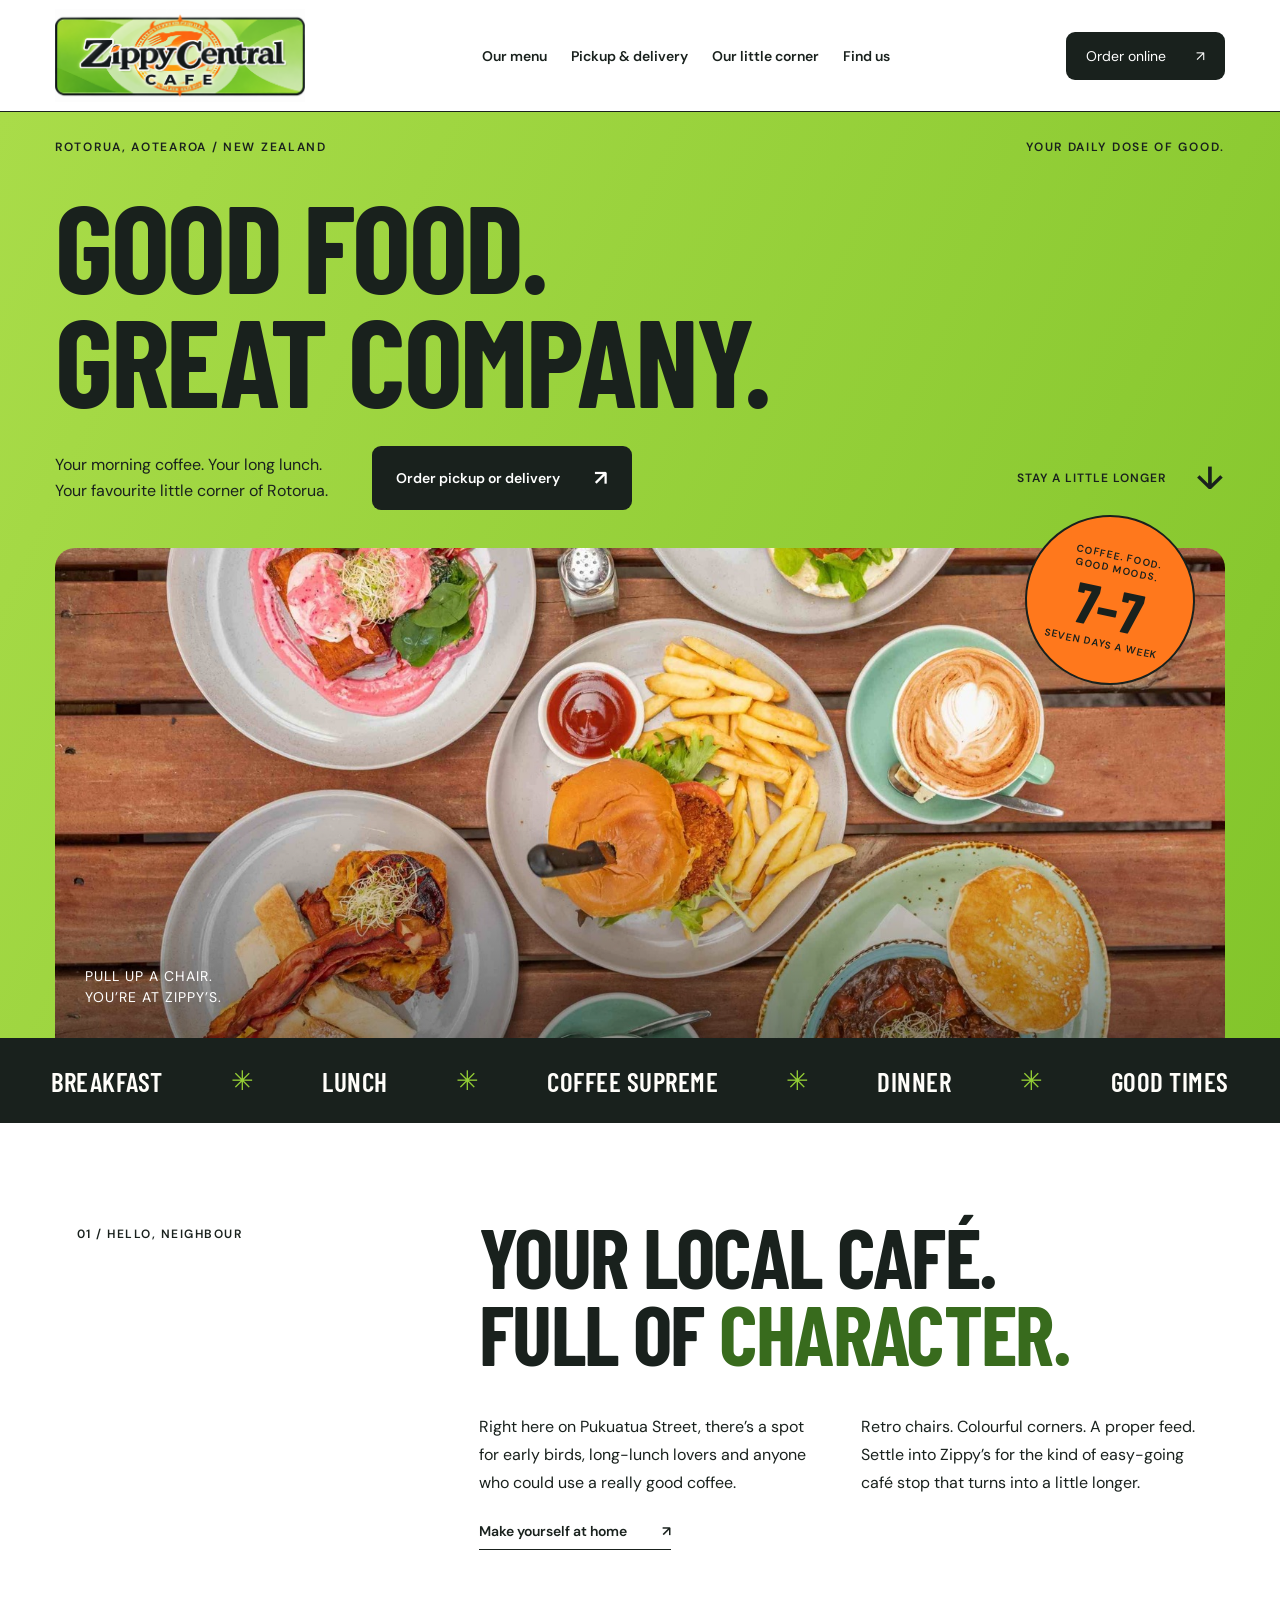
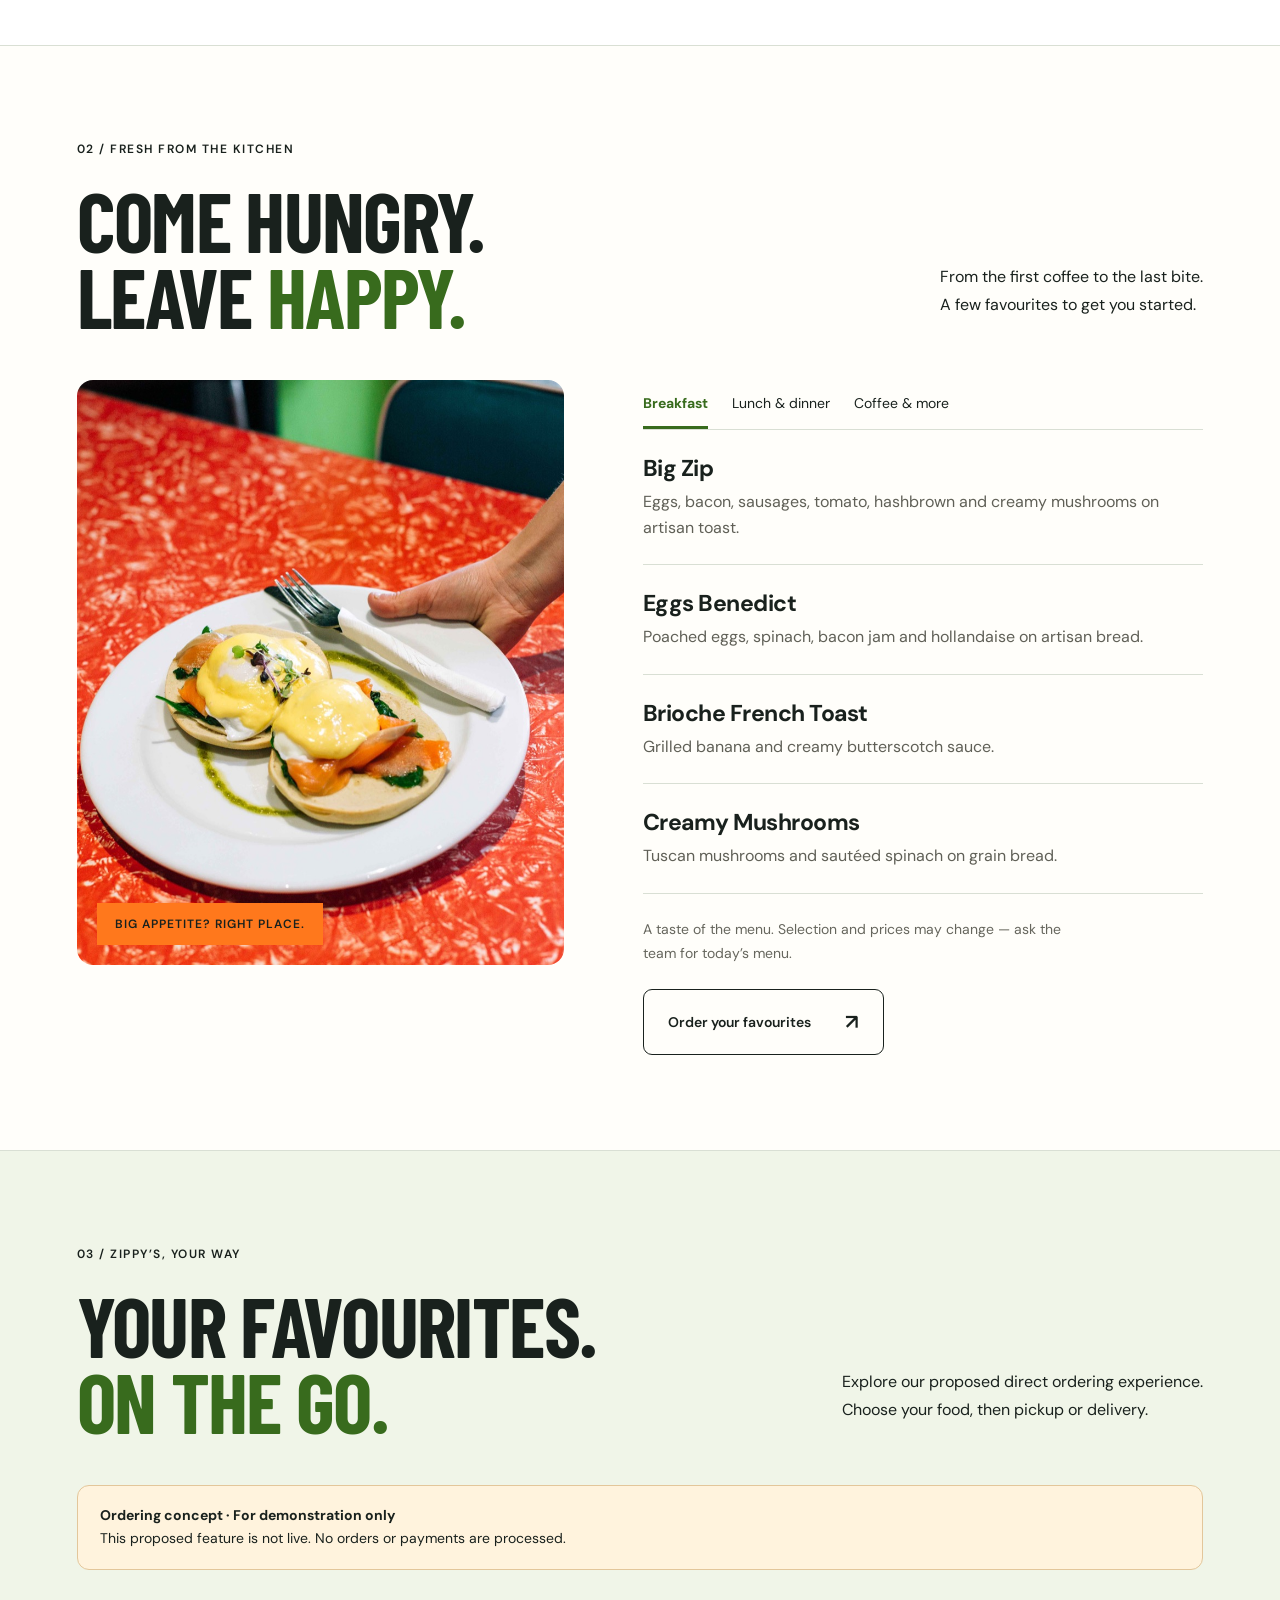
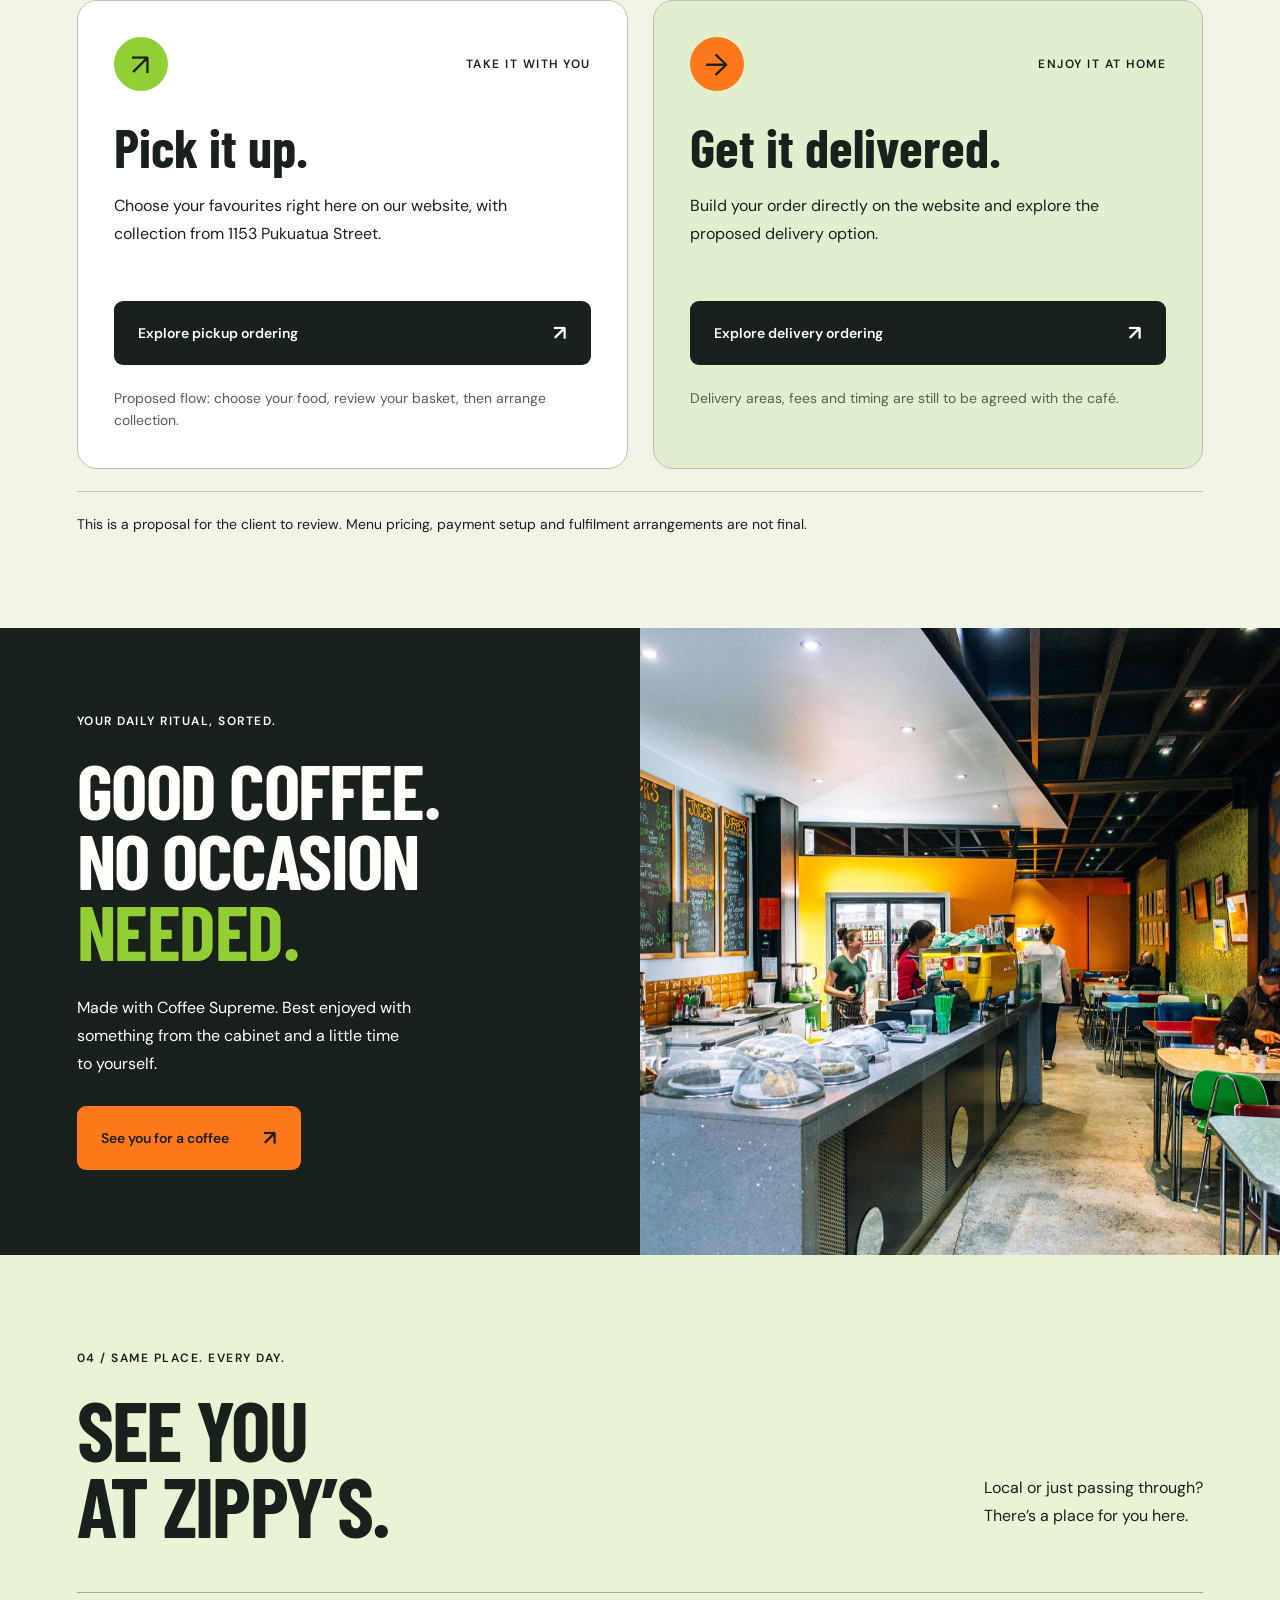
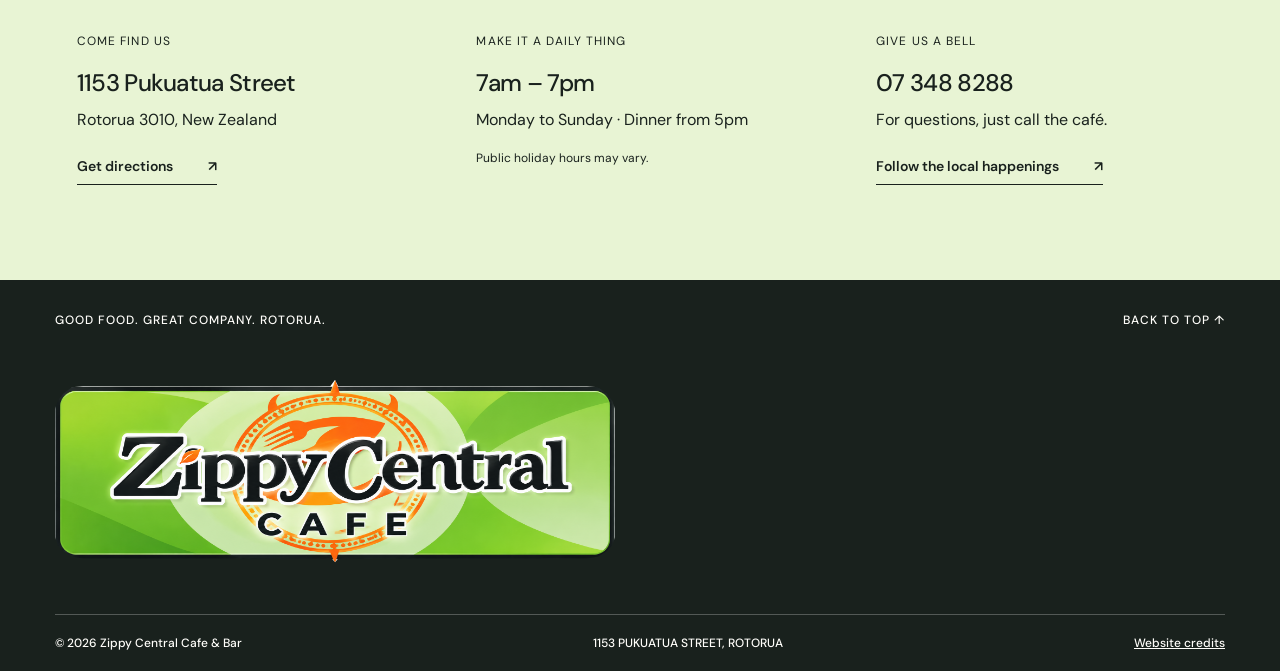
==== index.html @ 3de88484 "Add Zippy Central client website and direct ordering demo" ====
<!doctype html>
<html lang="en-NZ"><head><meta charset="UTF-8"><meta name="viewport" content="width=device-width, initial-scale=1"><meta name="theme-color" content="#93ce32"><title>Zippy Central Cafe & Bar — Your Rotorua local</title><meta name="description" content="Coffee Supreme, generous breakfasts and easy-going dinners. Find Zippy Central Cafe & Bar at 1153 Pukuatua Street, Rotorua. Open daily, 7am–7pm."><link rel="preconnect" href="https://fonts.googleapis.com"><link rel="preconnect" href="https://fonts.gstatic.com" crossorigin><link href="https://fonts.googleapis.com/css2?family=Barlow+Condensed:wght@600;700;800&family=DM+Sans:wght@400;500;600;700&display=swap" rel="stylesheet"><link rel="stylesheet" href="styles.css"><link rel="icon" href="favicon.svg" type="image/svg+xml"></head>
<body><a class="skip" href="#main">Skip to content</a><header><a class="logo" href="#" aria-label="Zippy Central home"><img src="assets/zippy-logo.png" alt="Zippy Central Cafe" width="2066" height="761"></a><nav aria-label="Main navigation"><a href="#menu">Our menu</a><a href="#order">Pickup & delivery</a><a href="#story">Our little corner</a><a href="#visit">Find us</a></nav><a class="nav-cta" href="#order">Order online <span>↗</span></a><button class="mobile-toggle" aria-label="Open navigation" aria-expanded="false">Menu +</button></header>
<main id="main"><section class="hero"><div class="hero-top"><span>ROTORUA, AOTEAROA / NEW ZEALAND</span><span>YOUR DAILY DOSE OF GOOD.</span></div><h1>GOOD FOOD.<br><span>GREAT COMPANY.</span></h1><div class="hero-bottom"><p>Your morning coffee. Your long lunch.<br>Your favourite little corner of Rotorua.</p><a class="button dark" href="#order">Order pickup or delivery <span>↗</span></a><a href="#story" class="scroll">STAY A LITTLE LONGER <span>↓</span></a></div><div class="hero-image"><img src="assets/hero.jpg" alt="A taste of Zippy Central Cafe in Rotorua" fetchpriority="high" width="1600" height="900"><div class="photo-label">PULL UP A CHAIR.<br>YOU’RE AT ZIPPY’S.</div><div class="roundel"><span>COFFEE. FOOD.<br>GOOD MOODS.</span><strong>7–7</strong><span>SEVEN DAYS A WEEK</span></div></div></section>
<div class="ticker" aria-label="Breakfast, lunch, coffee and dinner"><span>BREAKFAST</span><i>✳</i><span>LUNCH</span><i>✳</i><span>COFFEE SUPREME</span><i>✳</i><span>DINNER</span><i>✳</i><span>GOOD TIMES</span></div>
<section class="intro section" id="story"><div class="eyebrow">01 / HELLO, NEIGHBOUR</div><div><h2>YOUR LOCAL CAFÉ.<br>FULL OF <em>CHARACTER.</em></h2><div class="intro-copy"><p>Right here on Pukuatua Street, there’s a spot for early birds, long-lunch lovers and anyone who could use a really good coffee.</p><p>Retro chairs. Colourful corners. A proper feed. Settle into Zippy’s for the kind of easy-going café stop that turns into a little longer.</p></div><a class="text-link" href="#visit">Make yourself at home <span>↗</span></a></div></section>
<section class="menu section" id="menu"><div class="section-heading"><div><div class="eyebrow">02 / FRESH FROM THE KITCHEN</div><h2>COME HUNGRY.<br>LEAVE <em>HAPPY.</em></h2></div><p>From the first coffee to the last bite.<br>A few favourites to get you started.</p></div><div class="menu-layout"><div class="menu-photo"><img src="assets/food.jpg" alt="Food served at Zippy Central Cafe" loading="lazy" width="800" height="1000"><span>BIG APPETITE? RIGHT PLACE.</span></div><div class="menu-content"><div class="tabs" role="tablist" aria-label="Explore food and drink"><button id="tab-breakfast" role="tab" aria-selected="true" aria-controls="menu-panel" data-category="breakfast">Breakfast</button><button id="tab-later" role="tab" aria-selected="false" aria-controls="menu-panel" data-category="later" tabindex="-1">Lunch & dinner</button><button id="tab-drinks" role="tab" aria-selected="false" aria-controls="menu-panel" data-category="drinks" tabindex="-1">Coffee & more</button></div><div id="menu-panel" role="tabpanel" aria-labelledby="tab-breakfast"></div><p class="menu-note">A taste of the menu. Selection and prices may change — ask the team for today’s menu.</p><a class="button outline" href="#order">Order your favourites <span>↗</span></a></div></div></section>
<section class="ordering section" id="order" aria-labelledby="order-title"><div class="section-heading"><div><div class="eyebrow">03 / ZIPPY’S, YOUR WAY</div><h2 id="order-title">YOUR FAVOURITES.<br><em>ON THE GO.</em></h2></div><p>Explore our proposed direct ordering experience.<br>Choose your food, then pickup or delivery.</p></div><p class="proposal-banner"><strong>Ordering concept · For demonstration only</strong><br>This proposed feature is not live. No orders or payments are processed.</p><div class="order-cards"><article class="order-card"><div class="order-card-top"><span class="order-icon" aria-hidden="true">↗</span><span class="order-tag">TAKE IT WITH YOU</span></div><h3>Pick it up.</h3><p>Choose your favourites right here on our website, with collection from 1153 Pukuatua Street.</p><a class="button dark" href="order.html?mode=pickup">Explore pickup ordering <span>↗</span></a><p class="order-small">Proposed flow: choose your food, review your basket, then arrange collection.</p></article><article class="order-card delivery-card"><div class="order-card-top"><span class="order-icon" aria-hidden="true">→</span><span class="order-tag">ENJOY IT AT HOME</span></div><h3>Get it delivered.</h3><p>Build your order directly on the website and explore the proposed delivery option.</p><a class="button dark" href="order.html?mode=delivery">Explore delivery ordering <span>↗</span></a><p class="order-small">Delivery areas, fees and timing are still to be agreed with the café.</p></article></div><div class="order-help">This is a proposal for the client to review. Menu pricing, payment setup and fulfilment arrangements are not final.</div></section><section class="coffee"><div class="coffee-copy"><div class="eyebrow">YOUR DAILY RITUAL, SORTED.</div><h2>GOOD COFFEE.<br>NO OCCASION<br><em>NEEDED.</em></h2><p>Made with Coffee Supreme. Best enjoyed with something from the cabinet and a little time to yourself.</p><a class="button orange" href="#visit">See you for a coffee <span>↗</span></a></div><div class="coffee-image"><img src="assets/cafe.jpg" alt="The welcoming interior at Zippy Central Cafe" loading="lazy" width="1000" height="1100"></div></section>
<section class="visit section" id="visit"><div class="eyebrow">04 / SAME PLACE. EVERY DAY.</div><div class="visit-heading"><h2>SEE YOU<br>AT <em>ZIPPY’S.</em></h2><p>Local or just passing through?<br>There’s a place for you here.</p></div><div class="visit-grid"><div><span class="detail-label">COME FIND US</span><h3>1153 Pukuatua Street</h3><p>Rotorua 3010, New Zealand</p><a class="text-link" href="https://www.google.com/maps/search/?api=1&query=Zippy+Central+Cafe+1153+Pukuatua+Street+Rotorua" target="_blank" rel="noopener">Get directions <span>↗</span></a></div><div><span class="detail-label">MAKE IT A DAILY THING</span><h3>7am – 7pm</h3><p>Monday to Sunday · Dinner from 5pm</p><p class="small">Public holiday hours may vary.</p></div><div><span class="detail-label">GIVE US A BELL</span><h3><a href="tel:+6473488288">07 348 8288</a></h3><p>For questions, just call the café.</p><a class="text-link" href="https://www.facebook.com/ZippyCentralCafe/" target="_blank" rel="noopener">Follow the local happenings <span>↗</span></a></div></div></section></main>
<footer><div class="footer-top"><span>GOOD FOOD. GREAT COMPANY. ROTORUA.</span><a href="#">BACK TO TOP ↑</a></div><a class="footer-brand" href="#" aria-label="Zippy Central home"><img src="assets/zippy-logo.png" alt="Zippy Central Cafe" width="2066" height="761" loading="lazy"></a><div class="footer-bottom"><span>© <span id="year">2026</span> Zippy Central Cafe & Bar</span><span>1153 PUKUATUA STREET, ROTORUA</span><a href="credits.html">Website credits</a></div></footer><a class="mobile-order" href="#order">Order online <span>Pickup & delivery ↗</span></a><script src="script.js"></script></body></html>
---- styles.css ----
:root{--orange:#f45123;--ink:#20211c;--paper:#f8f7f2;--line:#d8d8cf}*{box-sizing:border-box}html{scroll-behavior:smooth;scroll-padding-top:95px}body{margin:0;background:var(--paper);color:var(--ink);font-family:'DM Sans',sans-serif;font-size:16px}a{color:inherit;text-decoration:none}button{font:inherit;cursor:pointer}a,button{-webkit-tap-highlight-color:transparent}a:focus-visible,button:focus-visible{outline:3px solid #226cca;outline-offset:5px}img{display:block;width:100%;height:100%;object-fit:cover}.skip{position:fixed;top:-60px;background:white;padding:15px;z-index:10}.skip:focus{top:0}header{height:96px;display:flex;align-items:center;justify-content:space-between;padding:0 4.3%;background:var(--paper);border-bottom:1px solid var(--ink)}.logo{font-size:48px;letter-spacing:-4px;line-height:.8;font-weight:700}.logo span{display:block;font-size:9px;letter-spacing:1.1px;margin-top:11px}nav{display:flex;gap:35px;font-size:14px;font-weight:600}nav a{padding:10px 0}nav a:hover{color:var(--orange)}.nav-cta{background:var(--ink);color:white;padding:15px 20px;font-size:14px}.nav-cta span{margin-left:26px}.mobile-toggle{display:none}.hero{background:var(--orange);padding:27px 4.3% 0}.hero-top{display:flex;justify-content:space-between;font-size:12px;letter-spacing:1.7px;font-weight:600}h1,h2{font-family:'Barlow Condensed',Impact,sans-serif;font-weight:700;letter-spacing:-.02em;margin:0;line-height:.92}h1{font-size:clamp(70px,10.45vw,165px);margin-top:33px}h1 span{color:var(--paper)}.hero-bottom{display:flex;align-items:center;gap:44px;margin:30px 0 38px}.hero-bottom p{line-height:1.65;margin:0}.button{display:inline-flex;align-items:center;justify-content:space-between;gap:34px;padding:18px 24px;font-weight:600;font-size:14px;transition:transform .2s,background .2s}.button:hover{transform:translateY(-3px)}.button span{font-size:21px}.dark{background:var(--ink);color:white}.scroll{margin-left:auto;font-size:11px;font-weight:600;letter-spacing:1px;display:flex;align-items:center;gap:30px}.scroll span{font-size:32px}.hero-image{position:relative;height:490px}.hero-image:after{content:'';position:absolute;inset:0;background:linear-gradient(transparent 50%,#0006)}.hero-image img{object-position:center 52%}.photo-label{position:absolute;left:30px;bottom:30px;color:white;font-size:14px;letter-spacing:1px;line-height:1.5;z-index:1}.roundel{position:absolute;width:170px;height:170px;right:30px;top:-33px;border-radius:50%;background:#e7edb2;transform:rotate(12deg);display:flex;flex-direction:column;justify-content:center;align-items:center;border:1px solid var(--ink);z-index:2;text-align:center}.roundel span{font-size:10px;letter-spacing:1px;font-weight:600}.roundel strong{font-family:'Barlow Condensed',sans-serif;font-size:57px;line-height:1.1}.ticker{background:var(--ink);color:var(--paper);padding:25px 4%;display:flex;align-items:center;justify-content:space-between;gap:20px;overflow:hidden;white-space:nowrap}.ticker span{font:600 27px 'Barlow Condensed',sans-serif;letter-spacing:.5px}.ticker i{color:var(--orange);font-size:27px;font-style:normal}.section{padding:95px 6%}.eyebrow{font-size:12px;letter-spacing:1.5px;font-weight:600;margin-bottom:25px}h2{font-size:clamp(58px,6.5vw,100px)}h2 em{color:var(--orange);font-style:normal}.intro{display:grid;grid-template-columns:1fr 2fr;gap:40px}.intro>.eyebrow{padding-top:8px}.intro-copy{display:grid;grid-template-columns:1fr 1fr;gap:40px;max-width:770px;margin-top:25px}p{line-height:1.75}.text-link{font-size:14px;display:inline-flex;gap:35px;align-items:center;padding:9px 0;border-bottom:1px solid var(--ink);font-weight:600}.text-link:hover{color:var(--orange)}.menu{border-top:1px solid var(--line)}.section-heading{display:flex;align-items:flex-end;justify-content:space-between;gap:30px;margin-bottom:45px}.section-heading>p{font-size:15px}.menu-layout{display:grid;grid-template-columns:1fr 1.15fr;gap:7%}.menu-photo{position:relative;height:585px}.menu-photo span{position:absolute;bottom:20px;left:20px;padding:13px 18px;background:var(--orange);font-size:12px;font-weight:600;letter-spacing:1px}.tabs{display:flex;border-bottom:1px solid var(--line);gap:24px}.tabs button{border:0;border-bottom:3px solid transparent;background:none;padding:14px 0;white-space:nowrap;font-size:14px;color:var(--ink)}.tabs button[aria-selected=true]{border-color:var(--orange);color:var(--orange);font-weight:700}.menu-item{border-bottom:1px solid var(--line);padding:23px 0}.menu-item h3{font-size:23px;letter-spacing:-.5px;margin:0 0 6px}.menu-item p{font-size:14px;margin:0;line-height:1.65;color:#606057}.menu-note{font-size:12px;max-width:440px;margin:23px 0;color:#66665d}.outline{border:1px solid var(--ink)}.coffee{display:grid;grid-template-columns:1fr 1fr;background:var(--ink);color:var(--paper)}.coffee-copy{padding:85px 12%}.coffee-copy p{max-width:340px;font-size:16px;margin:28px 0}.coffee h2{font-size:clamp(64px,6vw,95px)}.orange{background:var(--orange);color:var(--ink)}.coffee-image{min-height:620px}.visit{background:#e8edb9}.visit h2 em{color:var(--ink)}.visit-heading{display:flex;align-items:end;justify-content:space-between}.visit-grid{display:grid;grid-template-columns:1.1fr 1.1fr 1fr;gap:40px;border-top:1px solid #20211c55;padding-top:36px;margin-top:48px}.detail-label{font-size:11px;letter-spacing:1.1px}.visit h3{font-size:24px;margin:17px 0 8px;font-weight:500;letter-spacing:-.7px}.visit p{font-size:14px;margin:5px 0 14px}.visit p.small{font-size:12px}footer{background:var(--orange);padding:32px 4.3% 20px;overflow:hidden}.footer-top,.footer-bottom{display:flex;justify-content:space-between;gap:20px;font-size:11px;font-weight:500;letter-spacing:1px}.footer-logo{font-family:'Barlow Condensed',sans-serif;font-weight:800;font-size:clamp(70px,16vw,250px);letter-spacing:-.04em;line-height:1.15;white-space:nowrap}.footer-logo span{font-family:'DM Sans',sans-serif;font-size:30px;vertical-align:top;display:inline-block;margin:30px 0 0 10px}.footer-bottom{border-top:1px solid #20211c70;padding-top:20px;letter-spacing:0}.footer-bottom a{text-decoration:underline}.credit-page{max-width:800px;margin:80px auto;padding:25px}.credit-page h1{font-size:64px}.credit-page a{text-decoration:underline}.credit-page li{margin:20px 0;line-height:1.7}
@media(min-width:1600px){.hero,header,footer{padding-left:max(4.3%,calc((100vw - 1600px)/2));padding-right:max(4.3%,calc((100vw - 1600px)/2))}}@media(max-width:900px){header{height:84px}nav{gap:20px}.nav-cta{display:none}.hero-bottom{gap:20px}.scroll{display:none}.hero-image{height:420px}.section{padding:70px 5%}.intro{grid-template-columns:1fr;gap:5px}.intro-copy{gap:25px}.menu-layout{gap:5%}.tabs{gap:12px}.tabs button{font-size:12px}.menu-photo{height:570px}.coffee-copy{padding:65px 10%}.coffee-image{min-height:580px}.visit-grid{gap:20px}.visit h3{font-size:20px}.ticker{justify-content:flex-start;gap:28px}}
@media(max-width:600px){header{height:80px;padding:0 6%}.logo{font-size:41px}.logo span{font-size:8px}.mobile-toggle{display:block;border:1px solid var(--ink);padding:9px 14px;background:transparent;font-size:14px}nav{display:none;position:absolute;top:80px;left:0;right:0;padding:22px 6%;background:var(--paper);z-index:5;border-bottom:1px solid var(--ink)}nav.open{display:flex;flex-direction:column;gap:10px}.hero{padding:23px 6% 0}.hero-top{font-size:10px;letter-spacing:1px}.hero-top span:last-child{display:none}h1{font-size:clamp(62px,12.8vw,80px);line-height:.98;margin-top:28px}.hero-bottom{flex-direction:column;align-items:flex-start;margin:24px 0 44px;gap:20px}.hero-bottom p{font-size:14px}.button{padding:15px 20px}.hero-image{height:335px;margin:0 -2%}.roundel{width:119px;height:119px;right:12px;top:-28px}.roundel span{font-size:8px}.roundel strong{font-size:40px}.photo-label{font-size:11px;left:20px;bottom:20px}.ticker{padding:19px 6%;gap:22px}.ticker span{font-size:23px}.section{padding:56px 6%}.eyebrow{font-size:11px;margin-bottom:22px}h2{font-size:62px}.intro-copy{grid-template-columns:1fr;gap:0;margin:18px 0}.intro-copy p{margin:8px 0;font-size:15px}.section-heading{display:block;margin-bottom:30px}.section-heading>p{margin-top:23px}.menu-layout{grid-template-columns:1fr;gap:25px}.menu-photo{height:340px}.tabs{gap:20px}.tabs button{font-size:13px}.menu-item{padding:21px 0}.menu-item h3{font-size:22px}.coffee{grid-template-columns:1fr}.coffee-copy{padding:55px 6%}.coffee h2{font-size:67px}.coffee-image{height:380px;min-height:0}.visit-heading{display:block}.visit-heading p{margin-top:25px}.visit-grid{grid-template-columns:1fr;gap:28px;margin-top:30px}.visit-grid>div{border-bottom:1px solid #20211c33;padding-bottom:25px}.visit-grid>div:last-child{border:0;padding:0}.visit h3{font-size:24px}.footer-top{font-size:9px;letter-spacing:.4px}.footer-logo{font-size:16vw;margin:18px 0}.footer-logo span{font-size:15px;margin:6px 0 0 5px}.footer-bottom{font-size:10px;flex-wrap:wrap}.footer-bottom>span:nth-child(2){display:none}}
@media(prefers-reduced-motion:reduce){html{scroll-behavior:auto}*{transition:none!important}}
/* Official Zippy Central identity: bright green, citrus orange and charcoal. */
:root{--orange:#ff781c;--green:#94ce35;--deep-green:#386b1d;--ink:#19211d;--paper:#fffefa;--line:#d9dfd4}
header{height:112px;background:#fff;gap:28px}.logo{width:250px;flex-shrink:0;line-height:1;letter-spacing:0}.logo img{height:auto;object-fit:contain}nav{gap:24px}.nav-cta,.button{border-radius:9px}.nav-cta{white-space:nowrap}.hero{background:linear-gradient(115deg,#a9dc49 0%,#83c52b 100%)}h1{font-size:clamp(70px,9.7vw,154px)}h1 span{color:var(--ink)}.hero-top{font-size:12px}.hero-image{border-radius:20px 20px 0 0;overflow:visible}.hero-image>img{border-radius:20px 20px 0 0}.roundel{background:var(--orange);border:2px solid var(--ink)}.photo-label{font-size:14px}.ticker i{color:var(--green)}h2 em{color:var(--deep-green)}.intro{background:#fff}.menu-photo{border-radius:16px;overflow:hidden}.tabs button[aria-selected=true]{border-color:var(--deep-green);color:var(--deep-green)}.text-link:hover,nav a:hover{color:var(--deep-green)}.coffee h2 em{color:var(--green)}.coffee .orange{background:var(--orange)}.visit{background:#e8f4d4}footer{background:var(--ink);color:var(--paper)}.footer-brand{display:block;width:min(560px,85%);margin:40px 0}.footer-brand img{height:auto;border-radius:14px}.footer-bottom{border-color:#ffffff40}.eyebrow,.detail-label,.footer-top,.footer-bottom{font-size:12px}.scroll{font-size:12px}.logo span{display:none}.menu-note{font-size:14px}.menu-item p,.visit p,.section-heading>p{font-size:16px}.tabs button{font-size:14px}.ordering{background:#f0f5e8;border-top:1px solid var(--line)}.order-cards{display:grid;grid-template-columns:1fr 1fr;gap:25px}.order-card{background:#fff;border:1px solid #b9c5af;border-radius:20px;padding:36px}.delivery-card{background:#e2efce}.order-card-top{display:flex;justify-content:space-between;align-items:center;gap:20px}.order-icon{display:grid;place-items:center;background:var(--green);width:54px;height:54px;border-radius:50%;font-size:30px}.delivery-card .order-icon{background:var(--orange)}.order-tag{font-size:12px;letter-spacing:1.5px;font-weight:600}.order-card h3{font-family:'Barlow Condensed',sans-serif;font-size:54px;line-height:1.05;margin:28px 0 15px}.order-card>p{font-size:16px;max-width:460px;min-height:85px}.order-card .button{width:100%;gap:12px;margin:8px 0}.order-card .order-small{font-size:14px;color:#54614d;min-height:0;line-height:1.6;margin-bottom:0}.order-footer{display:flex;justify-content:space-between;align-items:center;gap:35px;margin-top:20px}.order-footer p{font-size:14px;max-width:530px}.order-footer a{white-space:nowrap}.order-help{border-top:1px solid #bfccb5;margin-top:22px;padding-top:23px;font-size:14px}.order-help a{text-decoration:underline}.mobile-order{display:none}
@media(max-width:1100px){header{gap:20px}.logo{width:205px}nav{gap:15px}nav a{font-size:13px}.nav-cta{padding:15px}.nav-cta span{margin-left:12px}}
@media(max-width:900px){.order-card{padding:26px}.order-footer{flex-direction:column;align-items:flex-start;gap:0}.order-card>p{min-height:120px}.order-card .button{font-size:13px}.hero h1{font-size:10vw}}
@media(max-width:600px){header{height:96px;gap:15px}.logo{width:215px;max-width:67%}.mobile-toggle{border-radius:8px;padding:9px 10px}nav{top:96px}nav a{font-size:16px}.hero h1{font-size:clamp(58px,12.4vw,76px)}.hero-top{font-size:12px;letter-spacing:.6px}.hero-bottom p{font-size:16px}.roundel span{font-size:9px}.roundel{right:10px}.photo-label{font-size:12px}.intro h2{font-size:55px}.intro-copy p{font-size:16px}.eyebrow{font-size:12px}.menu-photo{border-radius:14px}.tabs{gap:17px}.tabs button{font-size:14px}.order-cards{grid-template-columns:1fr;gap:20px}.order-card{padding:27px}.order-card h3{font-size:49px}.order-card>p{min-height:0}.order-card .button{font-size:14px}.order-footer a{white-space:normal}.footer-top{flex-wrap:wrap;font-size:12px}.footer-bottom{font-size:12px}.footer-brand{width:100%;margin:30px 0}.mobile-order{position:fixed;bottom:12px;left:5%;right:5%;z-index:6;display:flex;justify-content:space-between;align-items:center;padding:17px 20px;background:var(--ink);color:white;border:1px solid #94ce35;border-radius:12px;box-shadow:0 4px 24px #0003;font-size:15px;font-weight:600}.mobile-order span{font-size:12px;color:#bce87d}footer{padding-bottom:100px}html{scroll-padding-top:25px}.nav-cta{display:none}}
/* Follow the sign's silhouette so the original white canvas disappears. */
.footer-brand img{border-radius:0;clip-path:polygon(0% 20%,.5% 16%,1.5% 12.5%,3% 9.5%,5% 9%,49.15% 9%,50% 5.8%,50.55% 9%,95% 9%,97% 9.5%,98.5% 12.5%,99.5% 16%,100% 20%,100% 82%,99.5% 86%,98.5% 89%,97% 91.5%,95% 92.5%,50.6% 92.5%,50% 94.3%,49.4% 92.5%,5% 92.5%,3% 91.5%,1.5% 89%,.5% 86%,0% 82%)}
.proposal-banner{padding:18px 22px;background:#fff3dd;border:1px solid #e3c69a;border-radius:12px;font-size:14px;line-height:1.7;margin:0 0 30px}
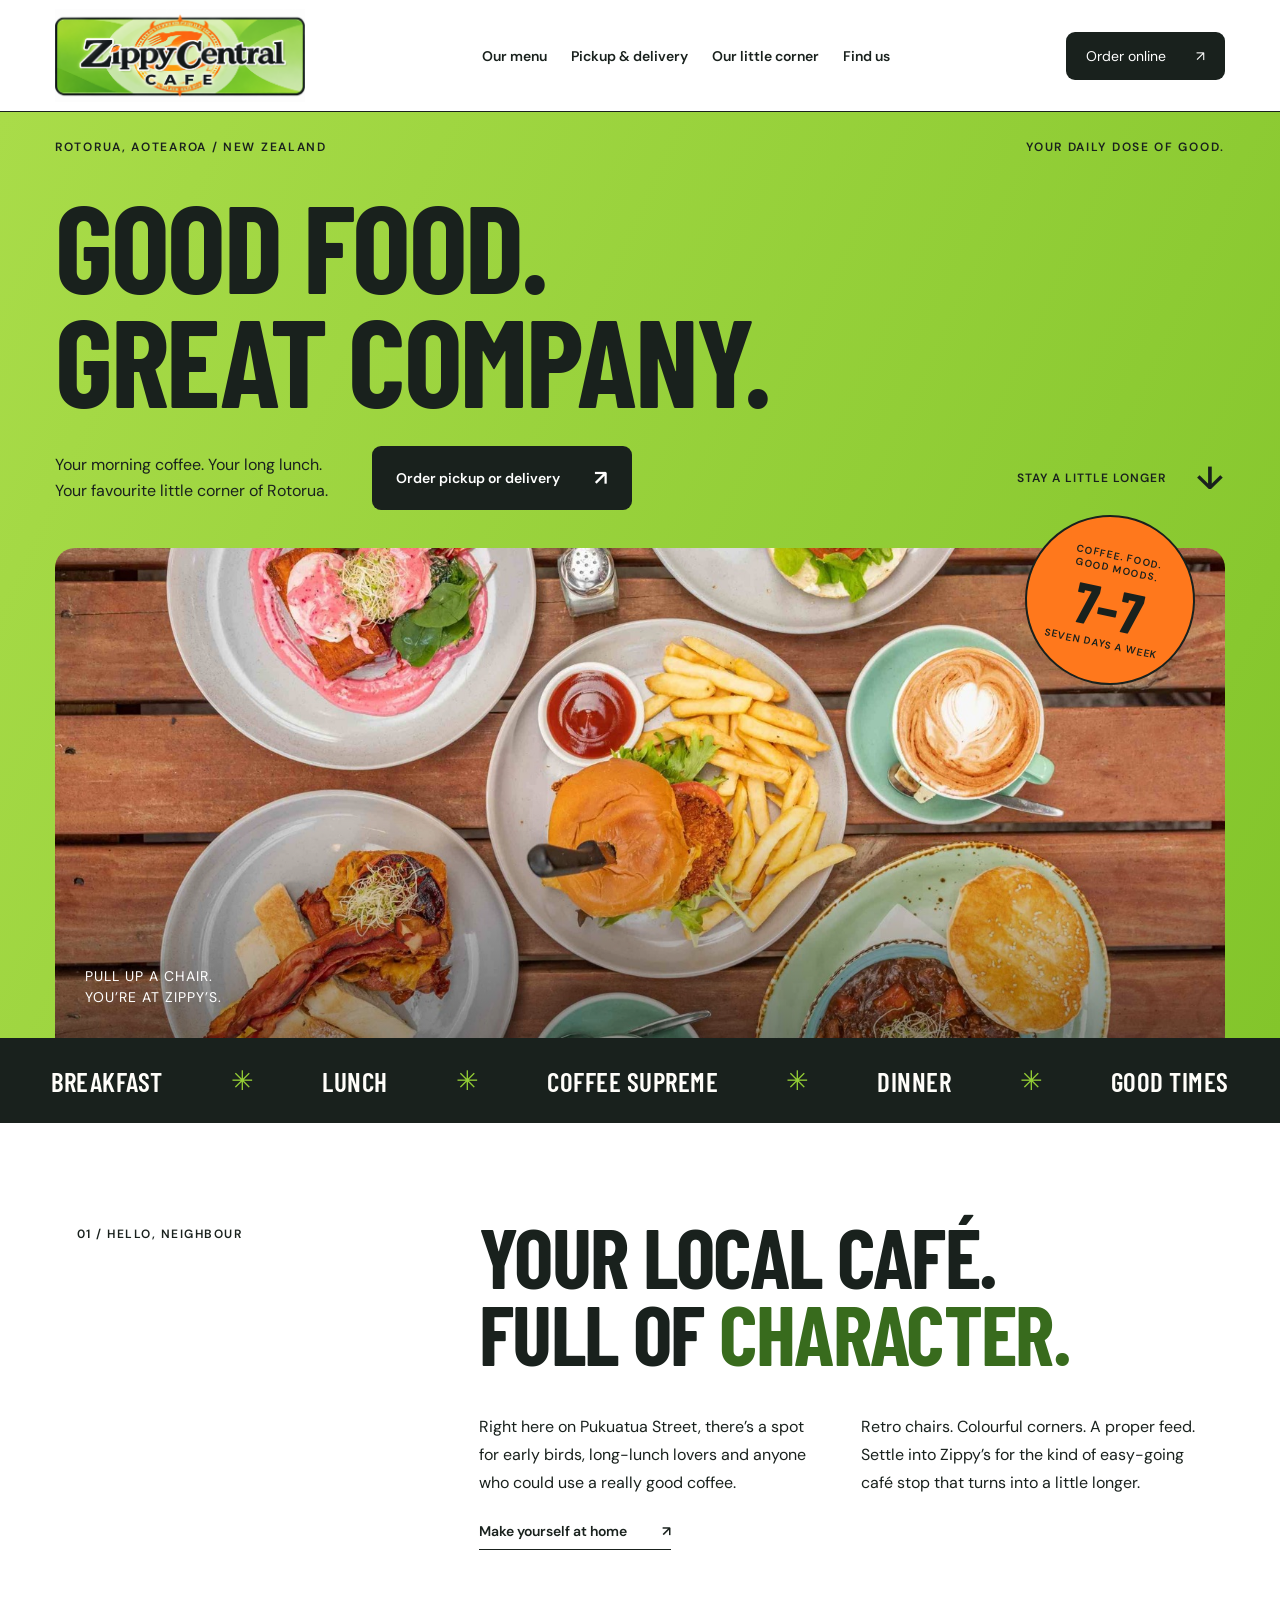
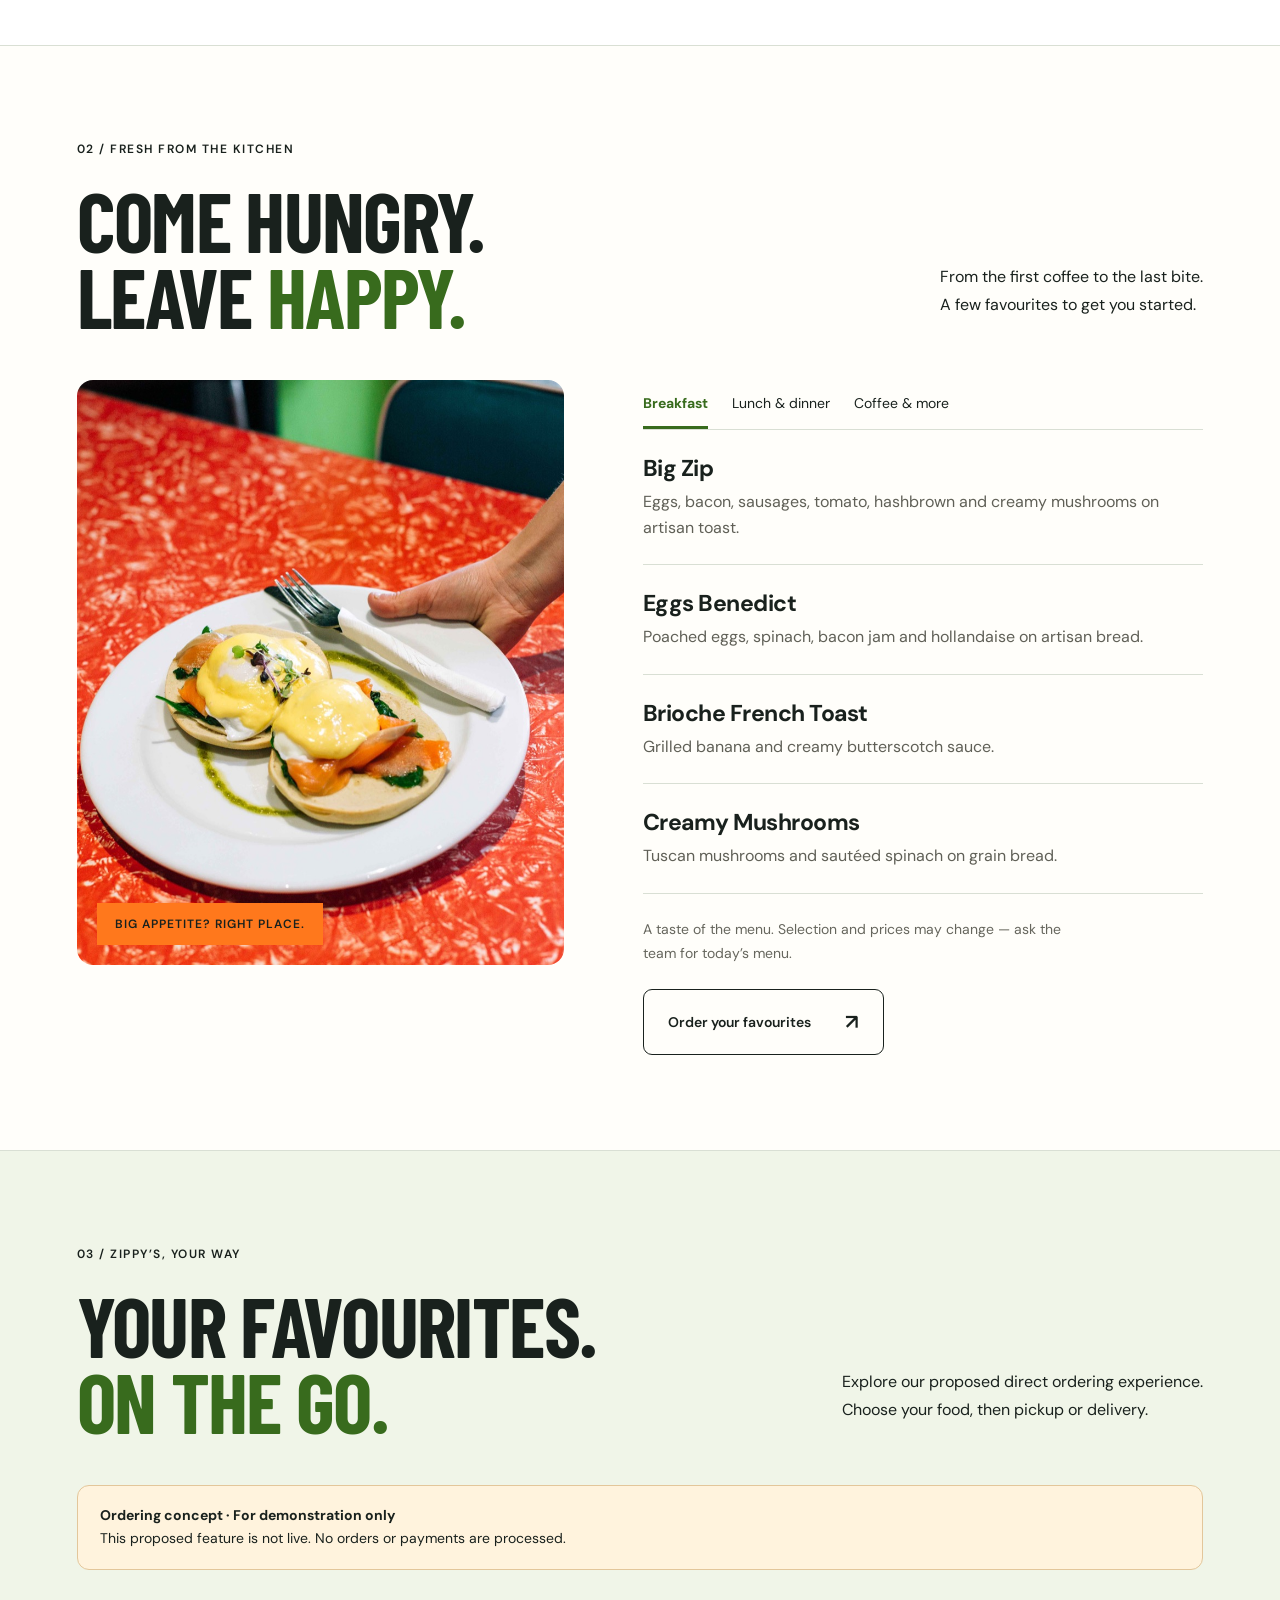
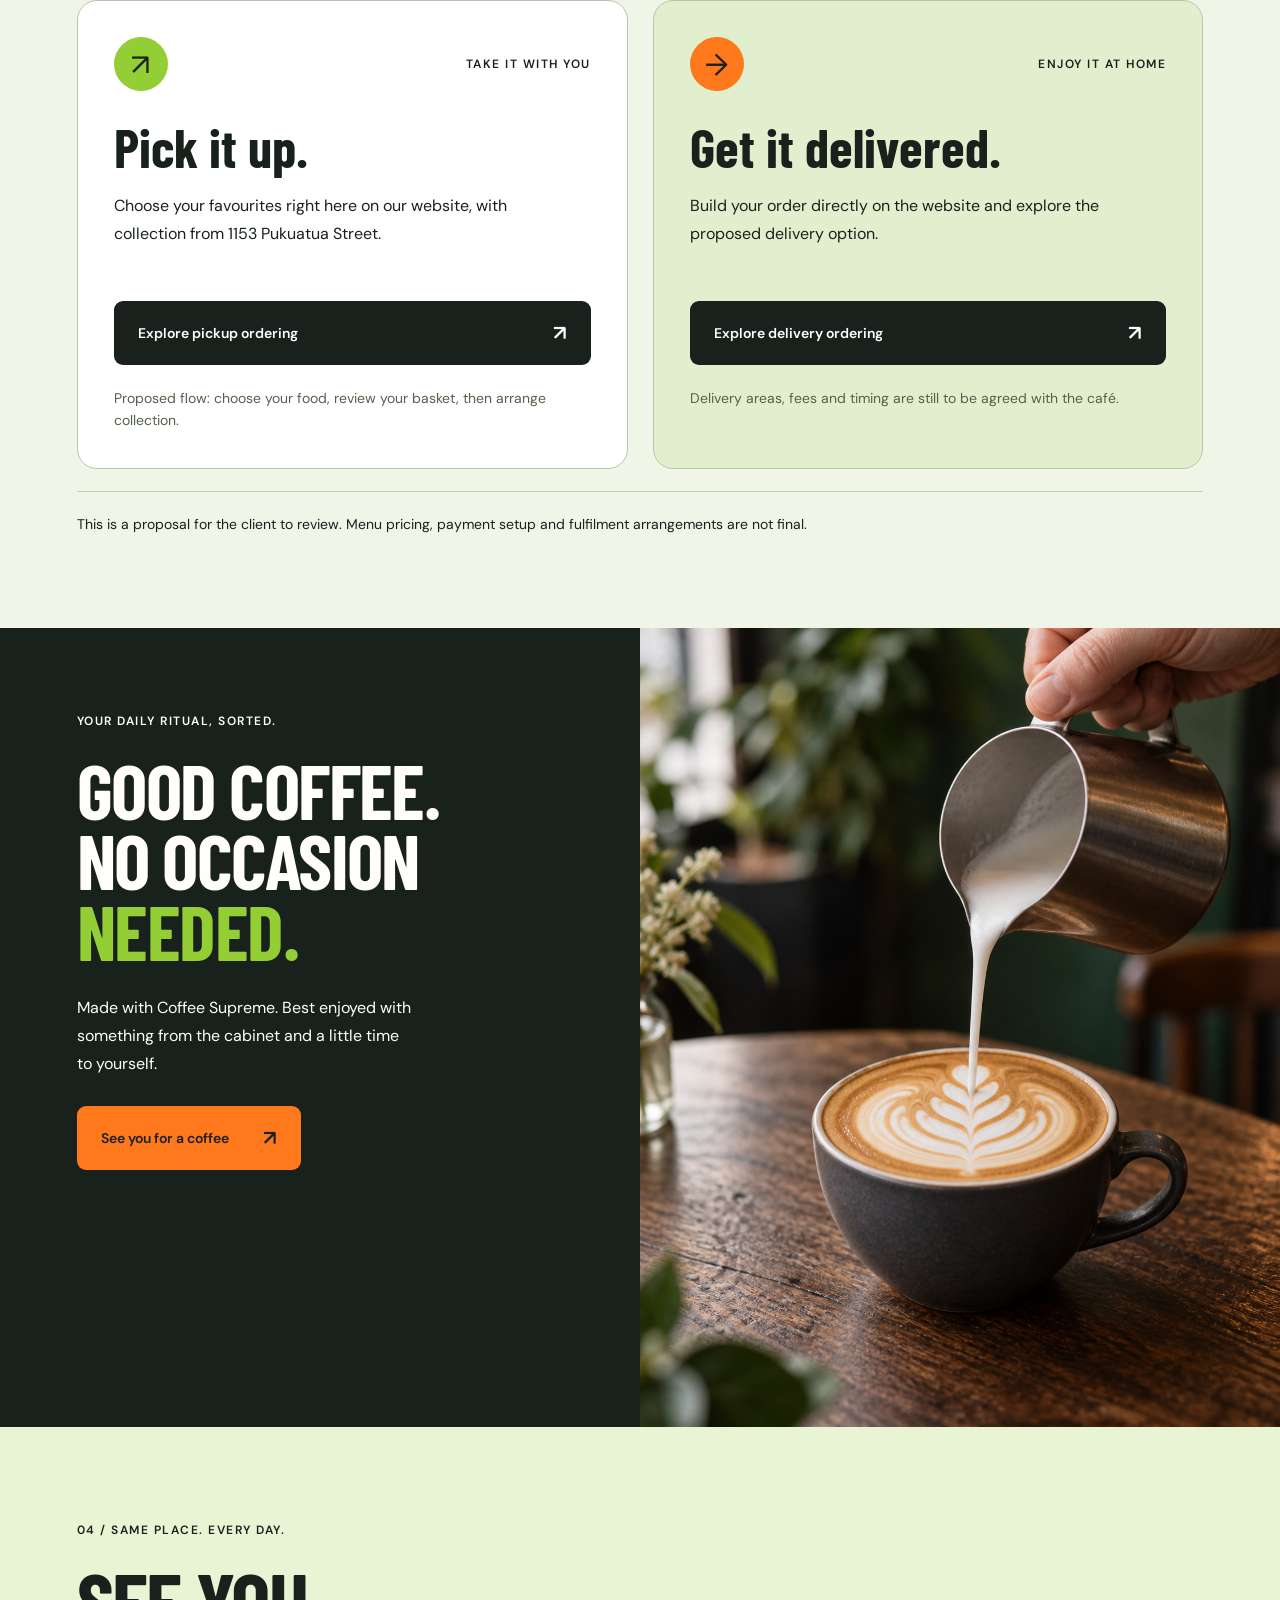
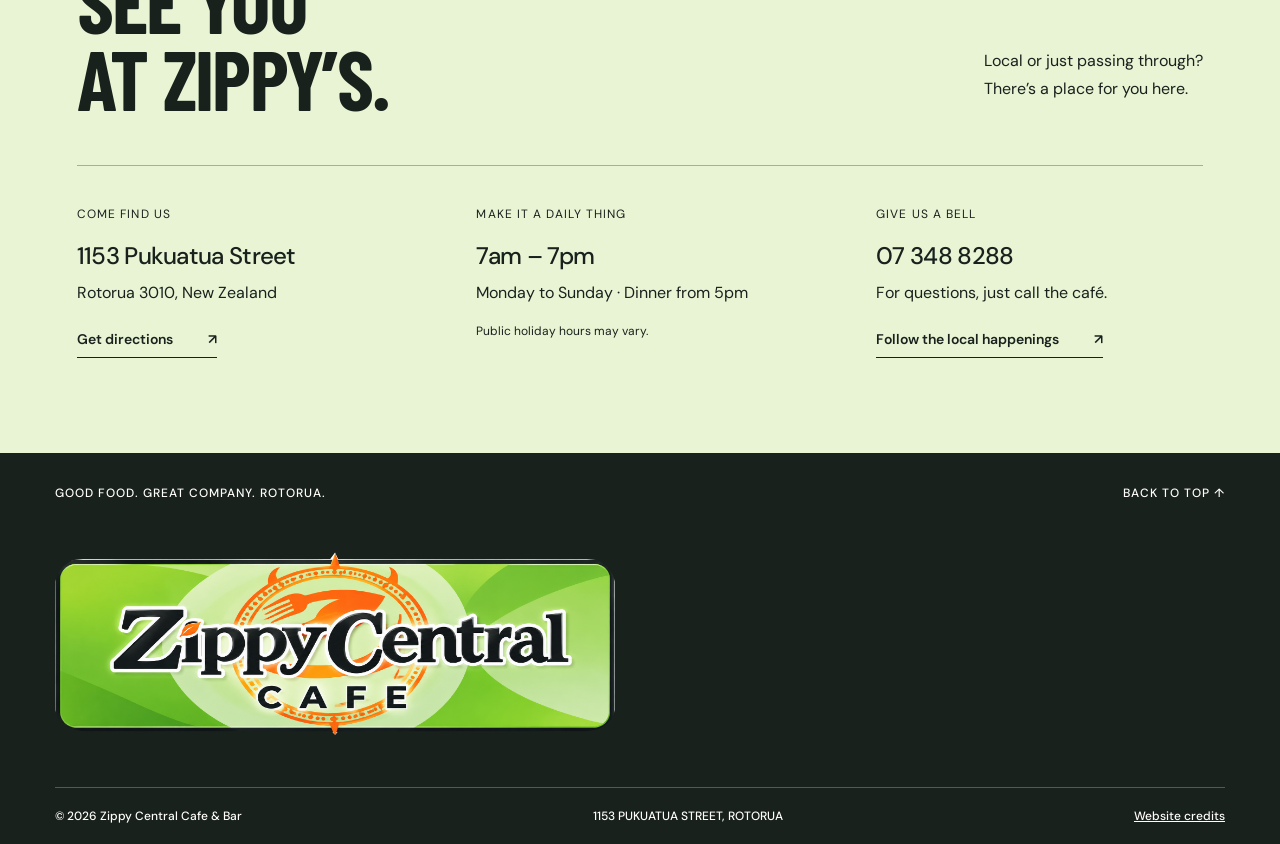
==== commit 7e26c6f5: "Add milk pouring photograph to coffee section" ====
--- a/index.html
+++ b/index.html
@@ -5,6 +5,6 @@
 <div class="ticker" aria-label="Breakfast, lunch, coffee and dinner"><span>BREAKFAST</span><i>✳</i><span>LUNCH</span><i>✳</i><span>COFFEE SUPREME</span><i>✳</i><span>DINNER</span><i>✳</i><span>GOOD TIMES</span></div>
 <section class="intro section" id="story"><div class="eyebrow">01 / HELLO, NEIGHBOUR</div><div><h2>YOUR LOCAL CAFÉ.<br>FULL OF <em>CHARACTER.</em></h2><div class="intro-copy"><p>Right here on Pukuatua Street, there’s a spot for early birds, long-lunch lovers and anyone who could use a really good coffee.</p><p>Retro chairs. Colourful corners. A proper feed. Settle into Zippy’s for the kind of easy-going café stop that turns into a little longer.</p></div><a class="text-link" href="#visit">Make yourself at home <span>↗</span></a></div></section>
 <section class="menu section" id="menu"><div class="section-heading"><div><div class="eyebrow">02 / FRESH FROM THE KITCHEN</div><h2>COME HUNGRY.<br>LEAVE <em>HAPPY.</em></h2></div><p>From the first coffee to the last bite.<br>A few favourites to get you started.</p></div><div class="menu-layout"><div class="menu-photo"><img src="assets/food.jpg" alt="Food served at Zippy Central Cafe" loading="lazy" width="800" height="1000"><span>BIG APPETITE? RIGHT PLACE.</span></div><div class="menu-content"><div class="tabs" role="tablist" aria-label="Explore food and drink"><button id="tab-breakfast" role="tab" aria-selected="true" aria-controls="menu-panel" data-category="breakfast">Breakfast</button><button id="tab-later" role="tab" aria-selected="false" aria-controls="menu-panel" data-category="later" tabindex="-1">Lunch & dinner</button><button id="tab-drinks" role="tab" aria-selected="false" aria-controls="menu-panel" data-category="drinks" tabindex="-1">Coffee & more</button></div><div id="menu-panel" role="tabpanel" aria-labelledby="tab-breakfast"></div><p class="menu-note">A taste of the menu. Selection and prices may change — ask the team for today’s menu.</p><a class="button outline" href="#order">Order your favourites <span>↗</span></a></div></div></section>
-<section class="ordering section" id="order" aria-labelledby="order-title"><div class="section-heading"><div><div class="eyebrow">03 / ZIPPY’S, YOUR WAY</div><h2 id="order-title">YOUR FAVOURITES.<br><em>ON THE GO.</em></h2></div><p>Explore our proposed direct ordering experience.<br>Choose your food, then pickup or delivery.</p></div><p class="proposal-banner"><strong>Ordering concept · For demonstration only</strong><br>This proposed feature is not live. No orders or payments are processed.</p><div class="order-cards"><article class="order-card"><div class="order-card-top"><span class="order-icon" aria-hidden="true">↗</span><span class="order-tag">TAKE IT WITH YOU</span></div><h3>Pick it up.</h3><p>Choose your favourites right here on our website, with collection from 1153 Pukuatua Street.</p><a class="button dark" href="order.html?mode=pickup">Explore pickup ordering <span>↗</span></a><p class="order-small">Proposed flow: choose your food, review your basket, then arrange collection.</p></article><article class="order-card delivery-card"><div class="order-card-top"><span class="order-icon" aria-hidden="true">→</span><span class="order-tag">ENJOY IT AT HOME</span></div><h3>Get it delivered.</h3><p>Build your order directly on the website and explore the proposed delivery option.</p><a class="button dark" href="order.html?mode=delivery">Explore delivery ordering <span>↗</span></a><p class="order-small">Delivery areas, fees and timing are still to be agreed with the café.</p></article></div><div class="order-help">This is a proposal for the client to review. Menu pricing, payment setup and fulfilment arrangements are not final.</div></section><section class="coffee"><div class="coffee-copy"><div class="eyebrow">YOUR DAILY RITUAL, SORTED.</div><h2>GOOD COFFEE.<br>NO OCCASION<br><em>NEEDED.</em></h2><p>Made with Coffee Supreme. Best enjoyed with something from the cabinet and a little time to yourself.</p><a class="button orange" href="#visit">See you for a coffee <span>↗</span></a></div><div class="coffee-image"><img src="assets/cafe.jpg" alt="The welcoming interior at Zippy Central Cafe" loading="lazy" width="1000" height="1100"></div></section>
+<section class="ordering section" id="order" aria-labelledby="order-title"><div class="section-heading"><div><div class="eyebrow">03 / ZIPPY’S, YOUR WAY</div><h2 id="order-title">YOUR FAVOURITES.<br><em>ON THE GO.</em></h2></div><p>Explore our proposed direct ordering experience.<br>Choose your food, then pickup or delivery.</p></div><p class="proposal-banner"><strong>Ordering concept · For demonstration only</strong><br>This proposed feature is not live. No orders or payments are processed.</p><div class="order-cards"><article class="order-card"><div class="order-card-top"><span class="order-icon" aria-hidden="true">↗</span><span class="order-tag">TAKE IT WITH YOU</span></div><h3>Pick it up.</h3><p>Choose your favourites right here on our website, with collection from 1153 Pukuatua Street.</p><a class="button dark" href="order.html?mode=pickup">Explore pickup ordering <span>↗</span></a><p class="order-small">Proposed flow: choose your food, review your basket, then arrange collection.</p></article><article class="order-card delivery-card"><div class="order-card-top"><span class="order-icon" aria-hidden="true">→</span><span class="order-tag">ENJOY IT AT HOME</span></div><h3>Get it delivered.</h3><p>Build your order directly on the website and explore the proposed delivery option.</p><a class="button dark" href="order.html?mode=delivery">Explore delivery ordering <span>↗</span></a><p class="order-small">Delivery areas, fees and timing are still to be agreed with the café.</p></article></div><div class="order-help">This is a proposal for the client to review. Menu pricing, payment setup and fulfilment arrangements are not final.</div></section><section class="coffee"><div class="coffee-copy"><div class="eyebrow">YOUR DAILY RITUAL, SORTED.</div><h2>GOOD COFFEE.<br>NO OCCASION<br><em>NEEDED.</em></h2><p>Made with Coffee Supreme. Best enjoyed with something from the cabinet and a little time to yourself.</p><a class="button orange" href="#visit">See you for a coffee <span>↗</span></a></div><div class="coffee-image"><img src="assets/milk-pour.png" alt="Silky steamed milk pouring into espresso, forming latte art in a ceramic cup" loading="lazy" width="1024" height="1280"></div></section>
 <section class="visit section" id="visit"><div class="eyebrow">04 / SAME PLACE. EVERY DAY.</div><div class="visit-heading"><h2>SEE YOU<br>AT <em>ZIPPY’S.</em></h2><p>Local or just passing through?<br>There’s a place for you here.</p></div><div class="visit-grid"><div><span class="detail-label">COME FIND US</span><h3>1153 Pukuatua Street</h3><p>Rotorua 3010, New Zealand</p><a class="text-link" href="https://www.google.com/maps/search/?api=1&query=Zippy+Central+Cafe+1153+Pukuatua+Street+Rotorua" target="_blank" rel="noopener">Get directions <span>↗</span></a></div><div><span class="detail-label">MAKE IT A DAILY THING</span><h3>7am – 7pm</h3><p>Monday to Sunday · Dinner from 5pm</p><p class="small">Public holiday hours may vary.</p></div><div><span class="detail-label">GIVE US A BELL</span><h3><a href="tel:+6473488288">07 348 8288</a></h3><p>For questions, just call the café.</p><a class="text-link" href="https://www.facebook.com/ZippyCentralCafe/" target="_blank" rel="noopener">Follow the local happenings <span>↗</span></a></div></div></section></main>
 <footer><div class="footer-top"><span>GOOD FOOD. GREAT COMPANY. ROTORUA.</span><a href="#">BACK TO TOP ↑</a></div><a class="footer-brand" href="#" aria-label="Zippy Central home"><img src="assets/zippy-logo.png" alt="Zippy Central Cafe" width="2066" height="761" loading="lazy"></a><div class="footer-bottom"><span>© <span id="year">2026</span> Zippy Central Cafe & Bar</span><span>1153 PUKUATUA STREET, ROTORUA</span><a href="credits.html">Website credits</a></div></footer><a class="mobile-order" href="#order">Order online <span>Pickup & delivery ↗</span></a><script src="script.js"></script></body></html>
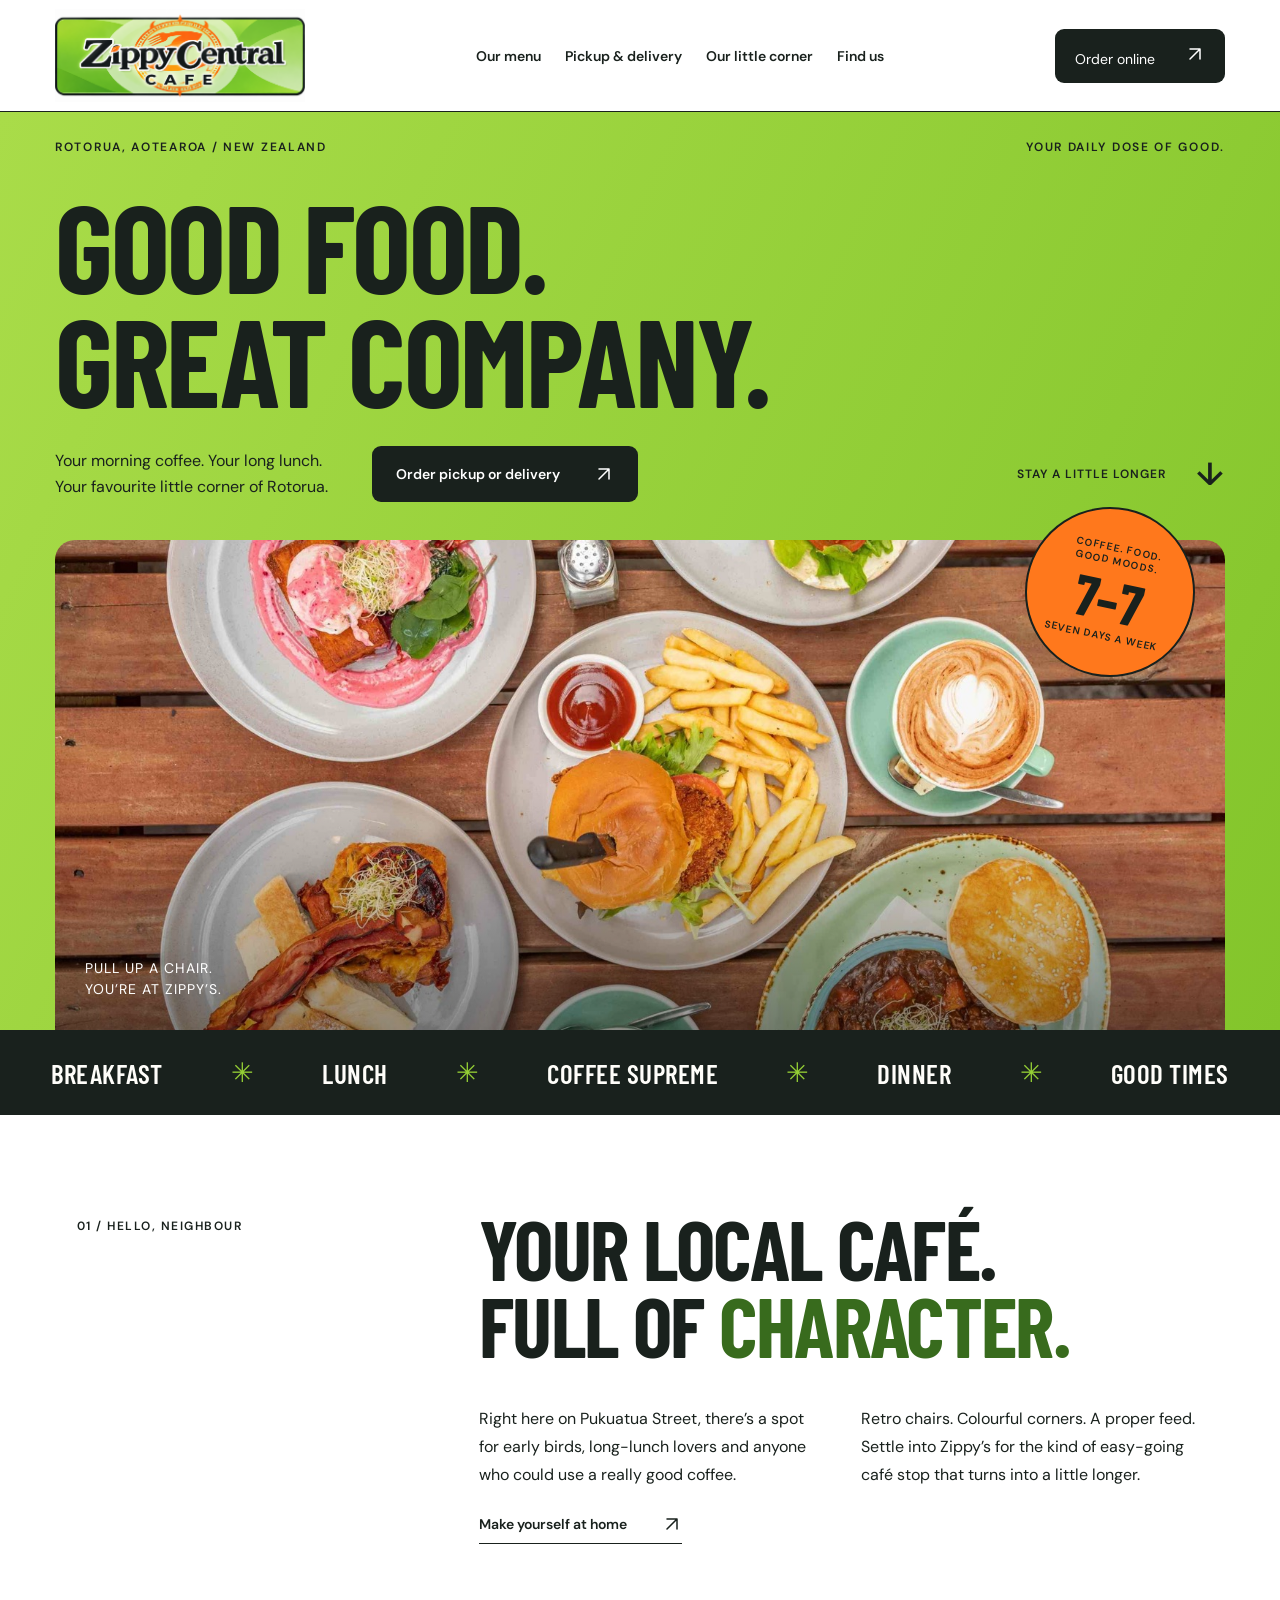
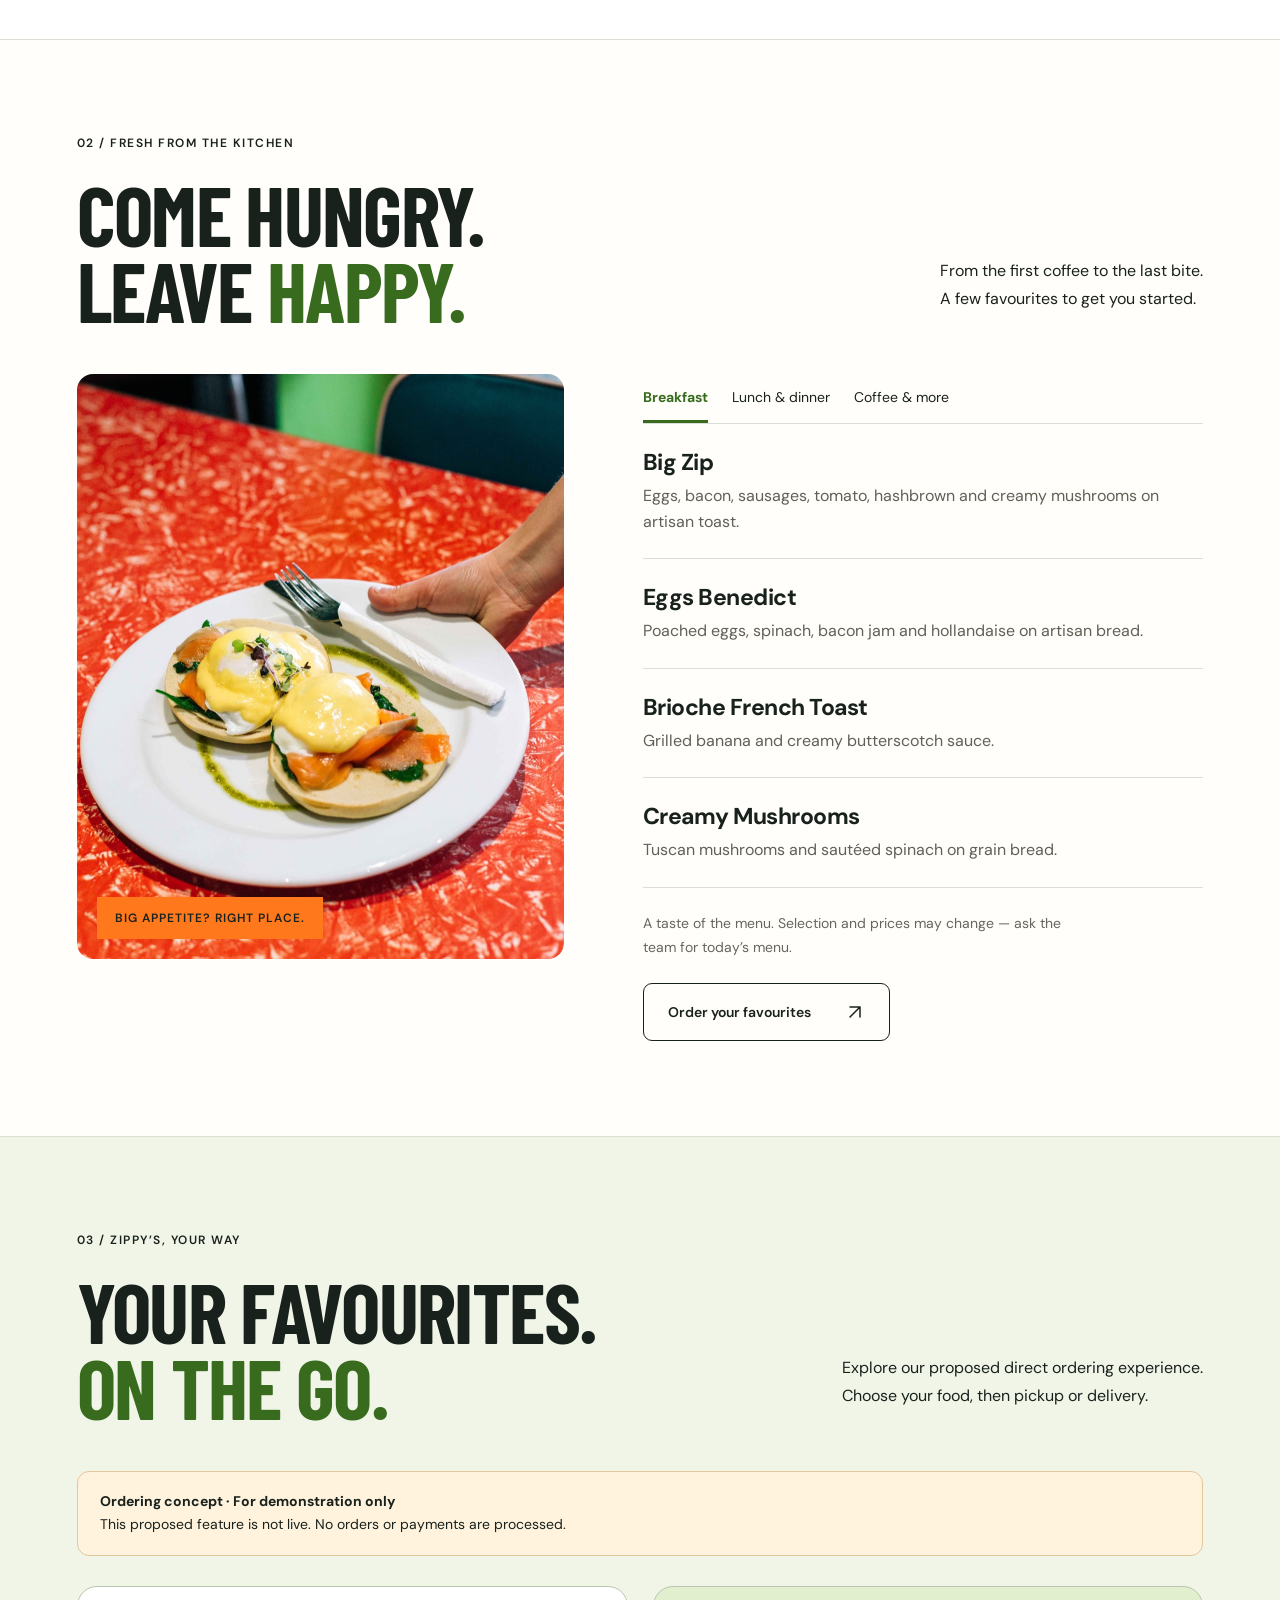
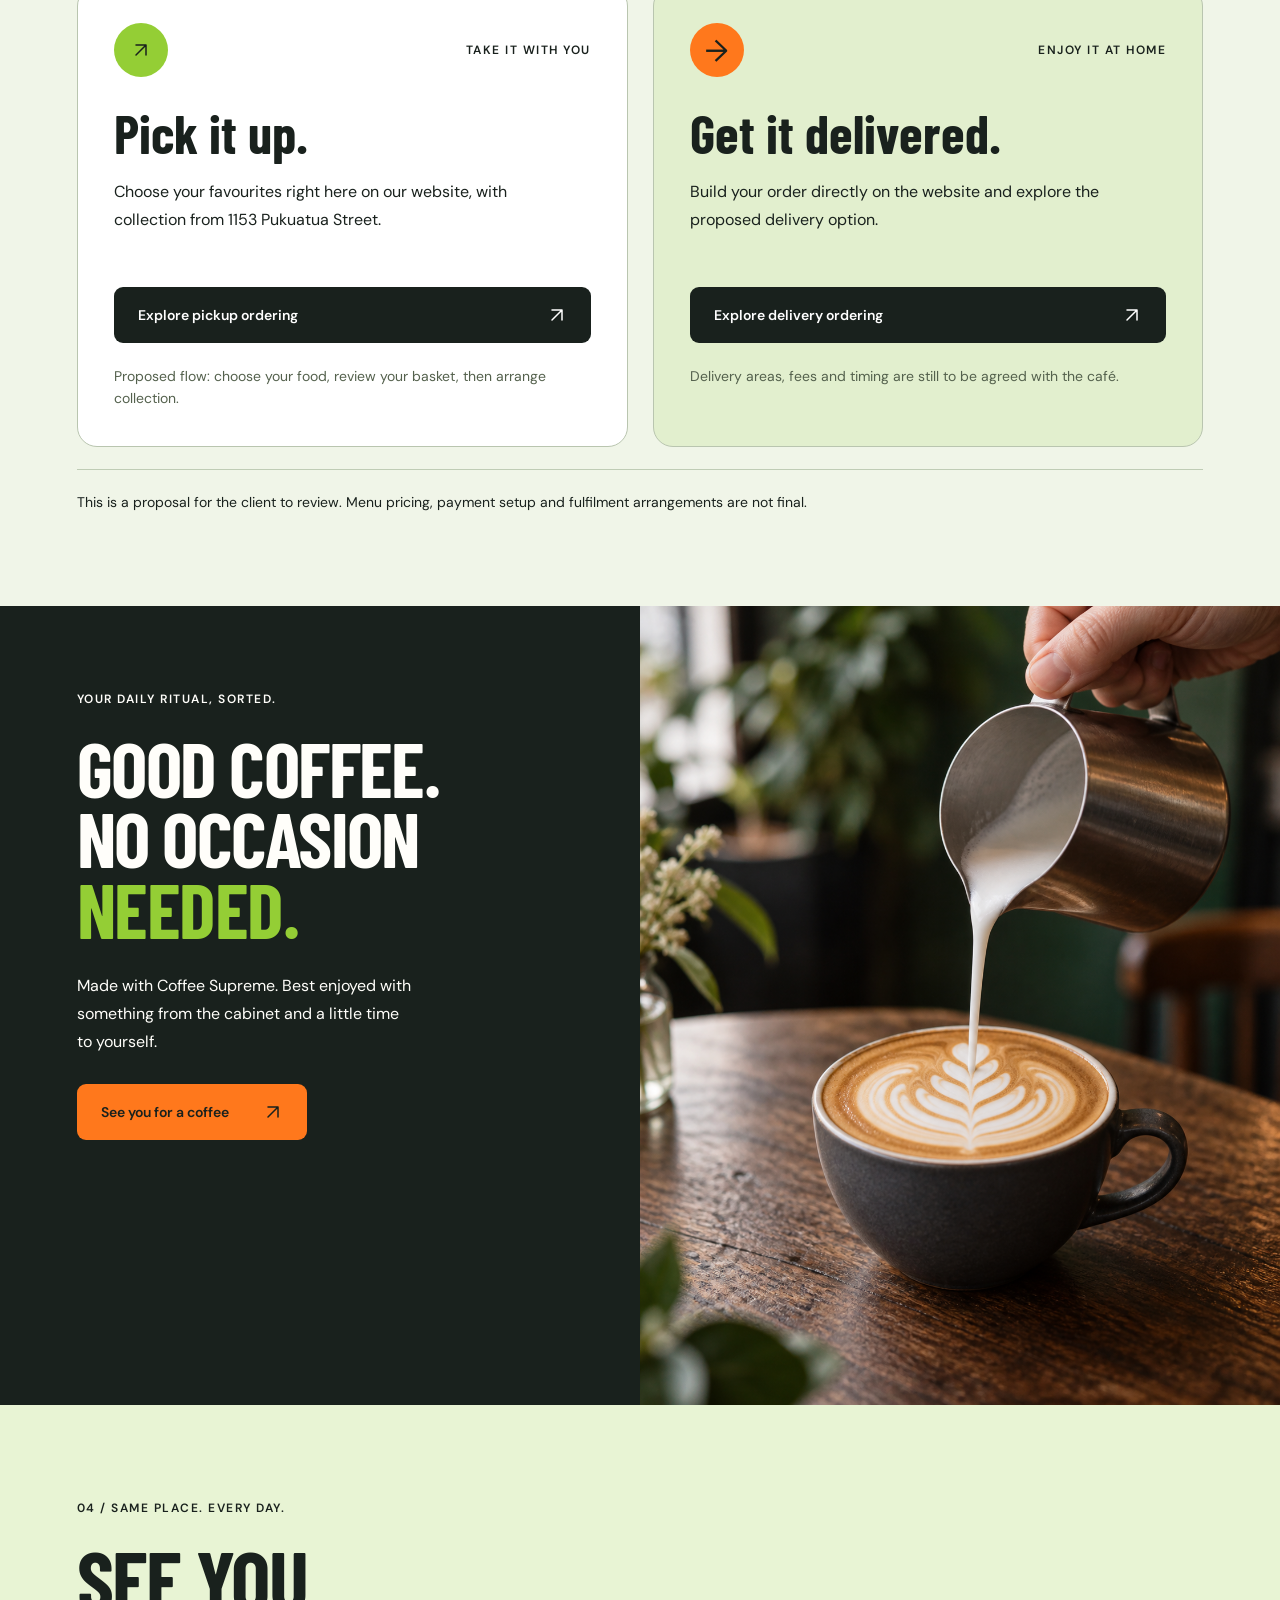
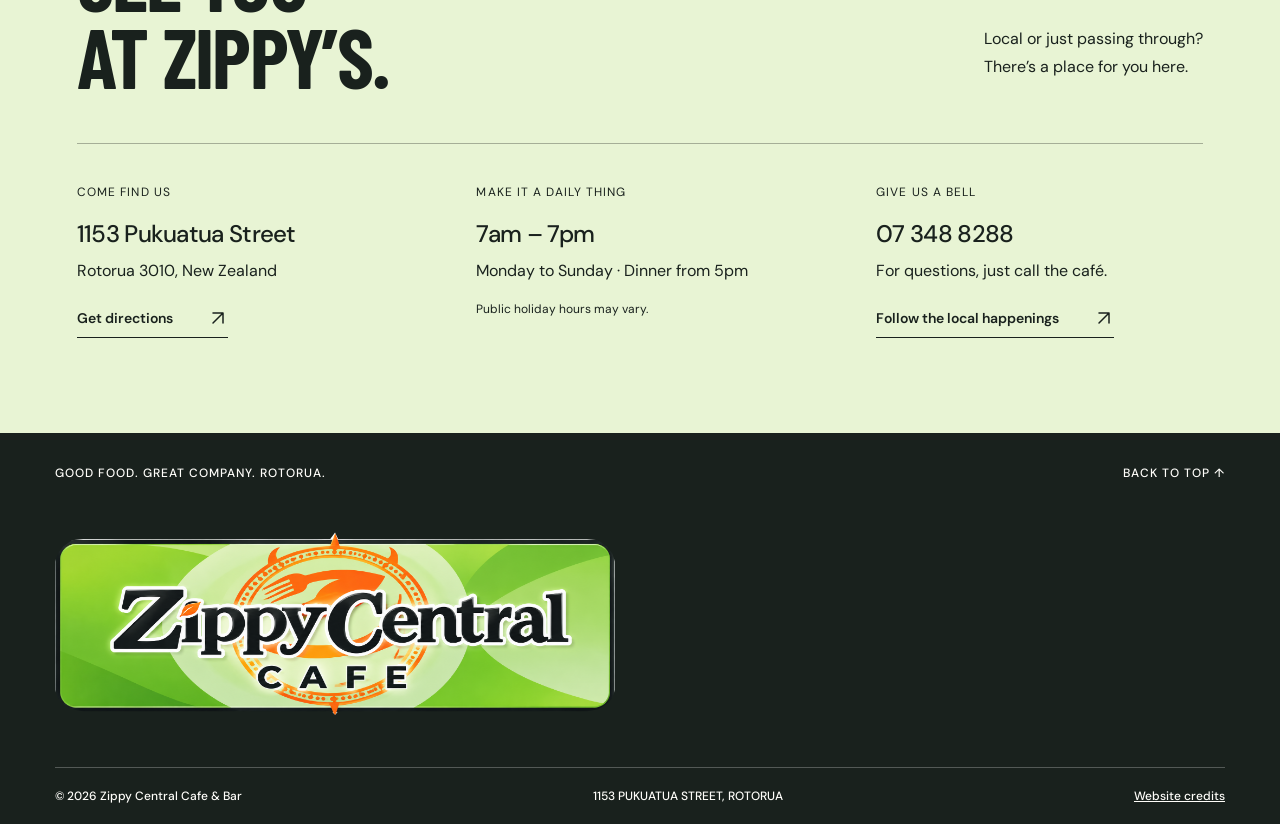
==== commit b79ad9c0: "Modernize mobile navigation and replace emoji arrows with icons" ====
--- a/index.html
+++ b/index.html
@@ -1,10 +1,10 @@
 <!doctype html>
 <html lang="en-NZ"><head><meta charset="UTF-8"><meta name="viewport" content="width=device-width, initial-scale=1"><meta name="theme-color" content="#93ce32"><title>Zippy Central Cafe & Bar — Your Rotorua local</title><meta name="description" content="Coffee Supreme, generous breakfasts and easy-going dinners. Find Zippy Central Cafe & Bar at 1153 Pukuatua Street, Rotorua. Open daily, 7am–7pm."><link rel="preconnect" href="https://fonts.googleapis.com"><link rel="preconnect" href="https://fonts.gstatic.com" crossorigin><link href="https://fonts.googleapis.com/css2?family=Barlow+Condensed:wght@600;700;800&family=DM+Sans:wght@400;500;600;700&display=swap" rel="stylesheet"><link rel="stylesheet" href="styles.css"><link rel="icon" href="favicon.svg" type="image/svg+xml"></head>
-<body><a class="skip" href="#main">Skip to content</a><header><a class="logo" href="#" aria-label="Zippy Central home"><img src="assets/zippy-logo.png" alt="Zippy Central Cafe" width="2066" height="761"></a><nav aria-label="Main navigation"><a href="#menu">Our menu</a><a href="#order">Pickup & delivery</a><a href="#story">Our little corner</a><a href="#visit">Find us</a></nav><a class="nav-cta" href="#order">Order online <span>↗</span></a><button class="mobile-toggle" aria-label="Open navigation" aria-expanded="false">Menu +</button></header>
-<main id="main"><section class="hero"><div class="hero-top"><span>ROTORUA, AOTEAROA / NEW ZEALAND</span><span>YOUR DAILY DOSE OF GOOD.</span></div><h1>GOOD FOOD.<br><span>GREAT COMPANY.</span></h1><div class="hero-bottom"><p>Your morning coffee. Your long lunch.<br>Your favourite little corner of Rotorua.</p><a class="button dark" href="#order">Order pickup or delivery <span>↗</span></a><a href="#story" class="scroll">STAY A LITTLE LONGER <span>↓</span></a></div><div class="hero-image"><img src="assets/hero.jpg" alt="A taste of Zippy Central Cafe in Rotorua" fetchpriority="high" width="1600" height="900"><div class="photo-label">PULL UP A CHAIR.<br>YOU’RE AT ZIPPY’S.</div><div class="roundel"><span>COFFEE. FOOD.<br>GOOD MOODS.</span><strong>7–7</strong><span>SEVEN DAYS A WEEK</span></div></div></section>
-<div class="ticker" aria-label="Breakfast, lunch, coffee and dinner"><span>BREAKFAST</span><i>✳</i><span>LUNCH</span><i>✳</i><span>COFFEE SUPREME</span><i>✳</i><span>DINNER</span><i>✳</i><span>GOOD TIMES</span></div>
-<section class="intro section" id="story"><div class="eyebrow">01 / HELLO, NEIGHBOUR</div><div><h2>YOUR LOCAL CAFÉ.<br>FULL OF <em>CHARACTER.</em></h2><div class="intro-copy"><p>Right here on Pukuatua Street, there’s a spot for early birds, long-lunch lovers and anyone who could use a really good coffee.</p><p>Retro chairs. Colourful corners. A proper feed. Settle into Zippy’s for the kind of easy-going café stop that turns into a little longer.</p></div><a class="text-link" href="#visit">Make yourself at home <span>↗</span></a></div></section>
-<section class="menu section" id="menu"><div class="section-heading"><div><div class="eyebrow">02 / FRESH FROM THE KITCHEN</div><h2>COME HUNGRY.<br>LEAVE <em>HAPPY.</em></h2></div><p>From the first coffee to the last bite.<br>A few favourites to get you started.</p></div><div class="menu-layout"><div class="menu-photo"><img src="assets/food.jpg" alt="Food served at Zippy Central Cafe" loading="lazy" width="800" height="1000"><span>BIG APPETITE? RIGHT PLACE.</span></div><div class="menu-content"><div class="tabs" role="tablist" aria-label="Explore food and drink"><button id="tab-breakfast" role="tab" aria-selected="true" aria-controls="menu-panel" data-category="breakfast">Breakfast</button><button id="tab-later" role="tab" aria-selected="false" aria-controls="menu-panel" data-category="later" tabindex="-1">Lunch & dinner</button><button id="tab-drinks" role="tab" aria-selected="false" aria-controls="menu-panel" data-category="drinks" tabindex="-1">Coffee & more</button></div><div id="menu-panel" role="tabpanel" aria-labelledby="tab-breakfast"></div><p class="menu-note">A taste of the menu. Selection and prices may change — ask the team for today’s menu.</p><a class="button outline" href="#order">Order your favourites <span>↗</span></a></div></div></section>
-<section class="ordering section" id="order" aria-labelledby="order-title"><div class="section-heading"><div><div class="eyebrow">03 / ZIPPY’S, YOUR WAY</div><h2 id="order-title">YOUR FAVOURITES.<br><em>ON THE GO.</em></h2></div><p>Explore our proposed direct ordering experience.<br>Choose your food, then pickup or delivery.</p></div><p class="proposal-banner"><strong>Ordering concept · For demonstration only</strong><br>This proposed feature is not live. No orders or payments are processed.</p><div class="order-cards"><article class="order-card"><div class="order-card-top"><span class="order-icon" aria-hidden="true">↗</span><span class="order-tag">TAKE IT WITH YOU</span></div><h3>Pick it up.</h3><p>Choose your favourites right here on our website, with collection from 1153 Pukuatua Street.</p><a class="button dark" href="order.html?mode=pickup">Explore pickup ordering <span>↗</span></a><p class="order-small">Proposed flow: choose your food, review your basket, then arrange collection.</p></article><article class="order-card delivery-card"><div class="order-card-top"><span class="order-icon" aria-hidden="true">→</span><span class="order-tag">ENJOY IT AT HOME</span></div><h3>Get it delivered.</h3><p>Build your order directly on the website and explore the proposed delivery option.</p><a class="button dark" href="order.html?mode=delivery">Explore delivery ordering <span>↗</span></a><p class="order-small">Delivery areas, fees and timing are still to be agreed with the café.</p></article></div><div class="order-help">This is a proposal for the client to review. Menu pricing, payment setup and fulfilment arrangements are not final.</div></section><section class="coffee"><div class="coffee-copy"><div class="eyebrow">YOUR DAILY RITUAL, SORTED.</div><h2>GOOD COFFEE.<br>NO OCCASION<br><em>NEEDED.</em></h2><p>Made with Coffee Supreme. Best enjoyed with something from the cabinet and a little time to yourself.</p><a class="button orange" href="#visit">See you for a coffee <span>↗</span></a></div><div class="coffee-image"><img src="assets/milk-pour.png" alt="Silky steamed milk pouring into espresso, forming latte art in a ceramic cup" loading="lazy" width="1024" height="1280"></div></section>
-<section class="visit section" id="visit"><div class="eyebrow">04 / SAME PLACE. EVERY DAY.</div><div class="visit-heading"><h2>SEE YOU<br>AT <em>ZIPPY’S.</em></h2><p>Local or just passing through?<br>There’s a place for you here.</p></div><div class="visit-grid"><div><span class="detail-label">COME FIND US</span><h3>1153 Pukuatua Street</h3><p>Rotorua 3010, New Zealand</p><a class="text-link" href="https://www.google.com/maps/search/?api=1&query=Zippy+Central+Cafe+1153+Pukuatua+Street+Rotorua" target="_blank" rel="noopener">Get directions <span>↗</span></a></div><div><span class="detail-label">MAKE IT A DAILY THING</span><h3>7am – 7pm</h3><p>Monday to Sunday · Dinner from 5pm</p><p class="small">Public holiday hours may vary.</p></div><div><span class="detail-label">GIVE US A BELL</span><h3><a href="tel:+6473488288">07 348 8288</a></h3><p>For questions, just call the café.</p><a class="text-link" href="https://www.facebook.com/ZippyCentralCafe/" target="_blank" rel="noopener">Follow the local happenings <span>↗</span></a></div></div></section></main>
-<footer><div class="footer-top"><span>GOOD FOOD. GREAT COMPANY. ROTORUA.</span><a href="#">BACK TO TOP ↑</a></div><a class="footer-brand" href="#" aria-label="Zippy Central home"><img src="assets/zippy-logo.png" alt="Zippy Central Cafe" width="2066" height="761" loading="lazy"></a><div class="footer-bottom"><span>© <span id="year">2026</span> Zippy Central Cafe & Bar</span><span>1153 PUKUATUA STREET, ROTORUA</span><a href="credits.html">Website credits</a></div></footer><a class="mobile-order" href="#order">Order online <span>Pickup & delivery ↗</span></a><script src="script.js"></script></body></html>
+<body><a class="skip" href="#main">Skip to content</a><header><a class="logo" href="#" aria-label="Zippy Central home"><img src="assets/zippy-logo.png" alt="Zippy Central Cafe" width="2066" height="761"></a><nav id="main-navigation" aria-label="Main navigation"><a href="#menu">Our menu</a><a href="#order">Pickup & delivery</a><a href="#story">Our little corner</a><a href="#visit">Find us</a></nav><a class="nav-cta" href="#order">Order online <span><svg class="arrow-icon" width="20" height="20" viewBox="0 0 24 24" fill="none" stroke="currentColor" stroke-width="1.8" stroke-linecap="round" stroke-linejoin="round" aria-hidden="true"><path d="M6 18 18 6M6 6h12v12"/></svg></span></a><button class="mobile-toggle" aria-label="Open navigation" aria-controls="main-navigation" aria-expanded="false"><span class="menu-label">Menu</span><span class="menu-glyph" aria-hidden="true"><span></span><span></span></span></button></header>
+<main id="main"><section class="hero"><div class="hero-top"><span>ROTORUA, AOTEAROA / NEW ZEALAND</span><span>YOUR DAILY DOSE OF GOOD.</span></div><h1>GOOD FOOD.<br><span>GREAT COMPANY.</span></h1><div class="hero-bottom"><p>Your morning coffee. Your long lunch.<br>Your favourite little corner of Rotorua.</p><a class="button dark" href="#order">Order pickup or delivery <span><svg class="arrow-icon" width="20" height="20" viewBox="0 0 24 24" fill="none" stroke="currentColor" stroke-width="1.8" stroke-linecap="round" stroke-linejoin="round" aria-hidden="true"><path d="M6 18 18 6M6 6h12v12"/></svg></span></a><a href="#story" class="scroll">STAY A LITTLE LONGER <span>↓</span></a></div><div class="hero-image"><img src="assets/hero.jpg" alt="A taste of Zippy Central Cafe in Rotorua" fetchpriority="high" width="1600" height="900"><div class="photo-label">PULL UP A CHAIR.<br>YOU’RE AT ZIPPY’S.</div><div class="roundel"><span>COFFEE. FOOD.<br>GOOD MOODS.</span><strong>7–7</strong><span>SEVEN DAYS A WEEK</span></div></div></section>
+<div class="ticker" aria-label="Breakfast, lunch, coffee and dinner"><span>BREAKFAST</span><i>✳&#65038;</i><span>LUNCH</span><i>✳&#65038;</i><span>COFFEE SUPREME</span><i>✳&#65038;</i><span>DINNER</span><i>✳&#65038;</i><span>GOOD TIMES</span></div>
+<section class="intro section" id="story"><div class="eyebrow">01 / HELLO, NEIGHBOUR</div><div><h2>YOUR LOCAL CAFÉ.<br>FULL OF <em>CHARACTER.</em></h2><div class="intro-copy"><p>Right here on Pukuatua Street, there’s a spot for early birds, long-lunch lovers and anyone who could use a really good coffee.</p><p>Retro chairs. Colourful corners. A proper feed. Settle into Zippy’s for the kind of easy-going café stop that turns into a little longer.</p></div><a class="text-link" href="#visit">Make yourself at home <span><svg class="arrow-icon" width="20" height="20" viewBox="0 0 24 24" fill="none" stroke="currentColor" stroke-width="1.8" stroke-linecap="round" stroke-linejoin="round" aria-hidden="true"><path d="M6 18 18 6M6 6h12v12"/></svg></span></a></div></section>
+<section class="menu section" id="menu"><div class="section-heading"><div><div class="eyebrow">02 / FRESH FROM THE KITCHEN</div><h2>COME HUNGRY.<br>LEAVE <em>HAPPY.</em></h2></div><p>From the first coffee to the last bite.<br>A few favourites to get you started.</p></div><div class="menu-layout"><div class="menu-photo"><img src="assets/food.jpg" alt="Food served at Zippy Central Cafe" loading="lazy" width="800" height="1000"><span>BIG APPETITE? RIGHT PLACE.</span></div><div class="menu-content"><div class="tabs" role="tablist" aria-label="Explore food and drink"><button id="tab-breakfast" role="tab" aria-selected="true" aria-controls="menu-panel" data-category="breakfast">Breakfast</button><button id="tab-later" role="tab" aria-selected="false" aria-controls="menu-panel" data-category="later" tabindex="-1">Lunch & dinner</button><button id="tab-drinks" role="tab" aria-selected="false" aria-controls="menu-panel" data-category="drinks" tabindex="-1">Coffee & more</button></div><div id="menu-panel" role="tabpanel" aria-labelledby="tab-breakfast"></div><p class="menu-note">A taste of the menu. Selection and prices may change — ask the team for today’s menu.</p><a class="button outline" href="#order">Order your favourites <span><svg class="arrow-icon" width="20" height="20" viewBox="0 0 24 24" fill="none" stroke="currentColor" stroke-width="1.8" stroke-linecap="round" stroke-linejoin="round" aria-hidden="true"><path d="M6 18 18 6M6 6h12v12"/></svg></span></a></div></div></section>
+<section class="ordering section" id="order" aria-labelledby="order-title"><div class="section-heading"><div><div class="eyebrow">03 / ZIPPY’S, YOUR WAY</div><h2 id="order-title">YOUR FAVOURITES.<br><em>ON THE GO.</em></h2></div><p>Explore our proposed direct ordering experience.<br>Choose your food, then pickup or delivery.</p></div><p class="proposal-banner"><strong>Ordering concept · For demonstration only</strong><br>This proposed feature is not live. No orders or payments are processed.</p><div class="order-cards"><article class="order-card"><div class="order-card-top"><span class="order-icon" aria-hidden="true"><svg class="arrow-icon" width="20" height="20" viewBox="0 0 24 24" fill="none" stroke="currentColor" stroke-width="1.8" stroke-linecap="round" stroke-linejoin="round" aria-hidden="true"><path d="M6 18 18 6M6 6h12v12"/></svg></span><span class="order-tag">TAKE IT WITH YOU</span></div><h3>Pick it up.</h3><p>Choose your favourites right here on our website, with collection from 1153 Pukuatua Street.</p><a class="button dark" href="order.html?mode=pickup">Explore pickup ordering <span><svg class="arrow-icon" width="20" height="20" viewBox="0 0 24 24" fill="none" stroke="currentColor" stroke-width="1.8" stroke-linecap="round" stroke-linejoin="round" aria-hidden="true"><path d="M6 18 18 6M6 6h12v12"/></svg></span></a><p class="order-small">Proposed flow: choose your food, review your basket, then arrange collection.</p></article><article class="order-card delivery-card"><div class="order-card-top"><span class="order-icon" aria-hidden="true">→</span><span class="order-tag">ENJOY IT AT HOME</span></div><h3>Get it delivered.</h3><p>Build your order directly on the website and explore the proposed delivery option.</p><a class="button dark" href="order.html?mode=delivery">Explore delivery ordering <span><svg class="arrow-icon" width="20" height="20" viewBox="0 0 24 24" fill="none" stroke="currentColor" stroke-width="1.8" stroke-linecap="round" stroke-linejoin="round" aria-hidden="true"><path d="M6 18 18 6M6 6h12v12"/></svg></span></a><p class="order-small">Delivery areas, fees and timing are still to be agreed with the café.</p></article></div><div class="order-help">This is a proposal for the client to review. Menu pricing, payment setup and fulfilment arrangements are not final.</div></section><section class="coffee"><div class="coffee-copy"><div class="eyebrow">YOUR DAILY RITUAL, SORTED.</div><h2>GOOD COFFEE.<br>NO OCCASION<br><em>NEEDED.</em></h2><p>Made with Coffee Supreme. Best enjoyed with something from the cabinet and a little time to yourself.</p><a class="button orange" href="#visit">See you for a coffee <span><svg class="arrow-icon" width="20" height="20" viewBox="0 0 24 24" fill="none" stroke="currentColor" stroke-width="1.8" stroke-linecap="round" stroke-linejoin="round" aria-hidden="true"><path d="M6 18 18 6M6 6h12v12"/></svg></span></a></div><div class="coffee-image"><img src="assets/milk-pour.png" alt="Silky steamed milk pouring into espresso, forming latte art in a ceramic cup" loading="lazy" width="1024" height="1280"></div></section>
+<section class="visit section" id="visit"><div class="eyebrow">04 / SAME PLACE. EVERY DAY.</div><div class="visit-heading"><h2>SEE YOU<br>AT <em>ZIPPY’S.</em></h2><p>Local or just passing through?<br>There’s a place for you here.</p></div><div class="visit-grid"><div><span class="detail-label">COME FIND US</span><h3>1153 Pukuatua Street</h3><p>Rotorua 3010, New Zealand</p><a class="text-link" href="https://www.google.com/maps/search/?api=1&query=Zippy+Central+Cafe+1153+Pukuatua+Street+Rotorua" target="_blank" rel="noopener">Get directions <span><svg class="arrow-icon" width="20" height="20" viewBox="0 0 24 24" fill="none" stroke="currentColor" stroke-width="1.8" stroke-linecap="round" stroke-linejoin="round" aria-hidden="true"><path d="M6 18 18 6M6 6h12v12"/></svg></span></a></div><div><span class="detail-label">MAKE IT A DAILY THING</span><h3>7am – 7pm</h3><p>Monday to Sunday · Dinner from 5pm</p><p class="small">Public holiday hours may vary.</p></div><div><span class="detail-label">GIVE US A BELL</span><h3><a href="tel:+6473488288">07 348 8288</a></h3><p>For questions, just call the café.</p><a class="text-link" href="https://www.facebook.com/ZippyCentralCafe/" target="_blank" rel="noopener">Follow the local happenings <span><svg class="arrow-icon" width="20" height="20" viewBox="0 0 24 24" fill="none" stroke="currentColor" stroke-width="1.8" stroke-linecap="round" stroke-linejoin="round" aria-hidden="true"><path d="M6 18 18 6M6 6h12v12"/></svg></span></a></div></div></section></main>
+<footer><div class="footer-top"><span>GOOD FOOD. GREAT COMPANY. ROTORUA.</span><a href="#">BACK TO TOP ↑</a></div><a class="footer-brand" href="#" aria-label="Zippy Central home"><img src="assets/zippy-logo.png" alt="Zippy Central Cafe" width="2066" height="761" loading="lazy"></a><div class="footer-bottom"><span>© <span id="year">2026</span> Zippy Central Cafe & Bar</span><span>1153 PUKUATUA STREET, ROTORUA</span><a href="credits.html">Website credits</a></div></footer><a class="mobile-order" href="#order">Order online <span>Pickup & delivery <svg class="arrow-icon" width="20" height="20" viewBox="0 0 24 24" fill="none" stroke="currentColor" stroke-width="1.8" stroke-linecap="round" stroke-linejoin="round" aria-hidden="true"><path d="M6 18 18 6M6 6h12v12"/></svg></span></a><script src="script.js"></script></body></html>
--- a/styles.css
+++ b/styles.css
@@ -11,3 +11,19 @@
 /* Follow the sign's silhouette so the original white canvas disappears. */
 .footer-brand img{border-radius:0;clip-path:polygon(0% 20%,.5% 16%,1.5% 12.5%,3% 9.5%,5% 9%,49.15% 9%,50% 5.8%,50.55% 9%,95% 9%,97% 9.5%,98.5% 12.5%,99.5% 16%,100% 20%,100% 82%,99.5% 86%,98.5% 89%,97% 91.5%,95% 92.5%,50.6% 92.5%,50% 94.3%,49.4% 92.5%,5% 92.5%,3% 91.5%,1.5% 89%,.5% 86%,0% 82%)}
 .proposal-banner{padding:18px 22px;background:#fff3dd;border:1px solid #e3c69a;border-radius:12px;font-size:14px;line-height:1.7;margin:0 0 30px}
+
+/* Mobile navigation: branded disclosure control and a spacious floating panel. */
+.arrow-icon{display:inline-block;vertical-align:middle;flex-shrink:0}.button>span,.nav-cta>span,.text-link>span{display:inline-flex;align-items:center}.mobile-order>span{display:inline-flex;align-items:center;gap:8px}.mobile-order .arrow-icon{width:17px;height:17px}
+@media(max-width:600px){
+header{position:relative;z-index:10;height:94px;padding:0 6%;border-bottom:1px solid #dfe5d9;isolation:isolate}
+.mobile-toggle{-webkit-appearance:none;appearance:none;display:inline-flex;align-items:center;justify-content:center;gap:10px;min-width:88px;min-height:46px;padding:12px 14px;border:1px solid #dce4d5;border-radius:14px;background:#f2f6ec;color:#19211d;font-size:14px;font-weight:600;line-height:1;box-shadow:0 2px 4px #19211d05;transition:background .2s,border-color .2s}
+.mobile-toggle:hover{background:#e8f1dc;border-color:#bfd49f}.mobile-toggle[aria-expanded=true]{background:#19211d;border-color:#19211d;color:white}
+.menu-glyph{display:flex;width:18px;height:18px;position:relative;flex-shrink:0}.menu-glyph span{position:absolute;left:0;width:18px;height:1.5px;border-radius:2px;background:currentColor;transition:transform .2s,top .2s}.menu-glyph span:first-child{top:5px}.menu-glyph span:last-child{top:11px;width:13px;right:0;left:auto}
+.mobile-toggle[aria-expanded=true] .menu-glyph span:first-child{top:8px;transform:rotate(45deg)}.mobile-toggle[aria-expanded=true] .menu-glyph span:last-child{top:8px;width:18px;transform:rotate(-45deg)}
+header nav{position:absolute;top:calc(100% + 10px);left:4%;right:4%;padding:10px 22px;background:#fffefa;border:1px solid #dce4d5;border-radius:18px;box-shadow:0 14px 40px #19211d29;gap:0;max-height:calc(100dvh - 125px);overflow-y:auto}
+header nav.open{display:flex;gap:0;animation:nav-reveal .18s ease-out}header nav a{font-size:17px;font-weight:500;letter-spacing:-.2px;padding:20px 0;border-bottom:1px solid #e6eadf;display:flex;align-items:center;justify-content:space-between;gap:16px;min-height:60px}header nav a:last-child{border:0}header nav a:after{content:'';width:7px;height:7px;border-right:1.5px solid #647456;border-top:1.5px solid #647456;transform:rotate(45deg);margin-right:4px}header nav a:hover{color:#386b1d}header nav a:focus-visible{outline-offset:1px;border-radius:4px}
+.logo{max-width:64%;width:215px}.mobile-order{bottom:max(12px,env(safe-area-inset-bottom))}.roundel span{letter-spacing:.2px}
+}
+@media(max-width:360px){.mobile-toggle{min-width:48px;padding:12px}.menu-label{display:none}.logo{max-width:72%}}
+@keyframes nav-reveal{from{opacity:0;transform:translateY(-6px)}to{opacity:1;transform:translateY(0)}}
+@media(prefers-reduced-motion:reduce){header nav.open{animation:none}}
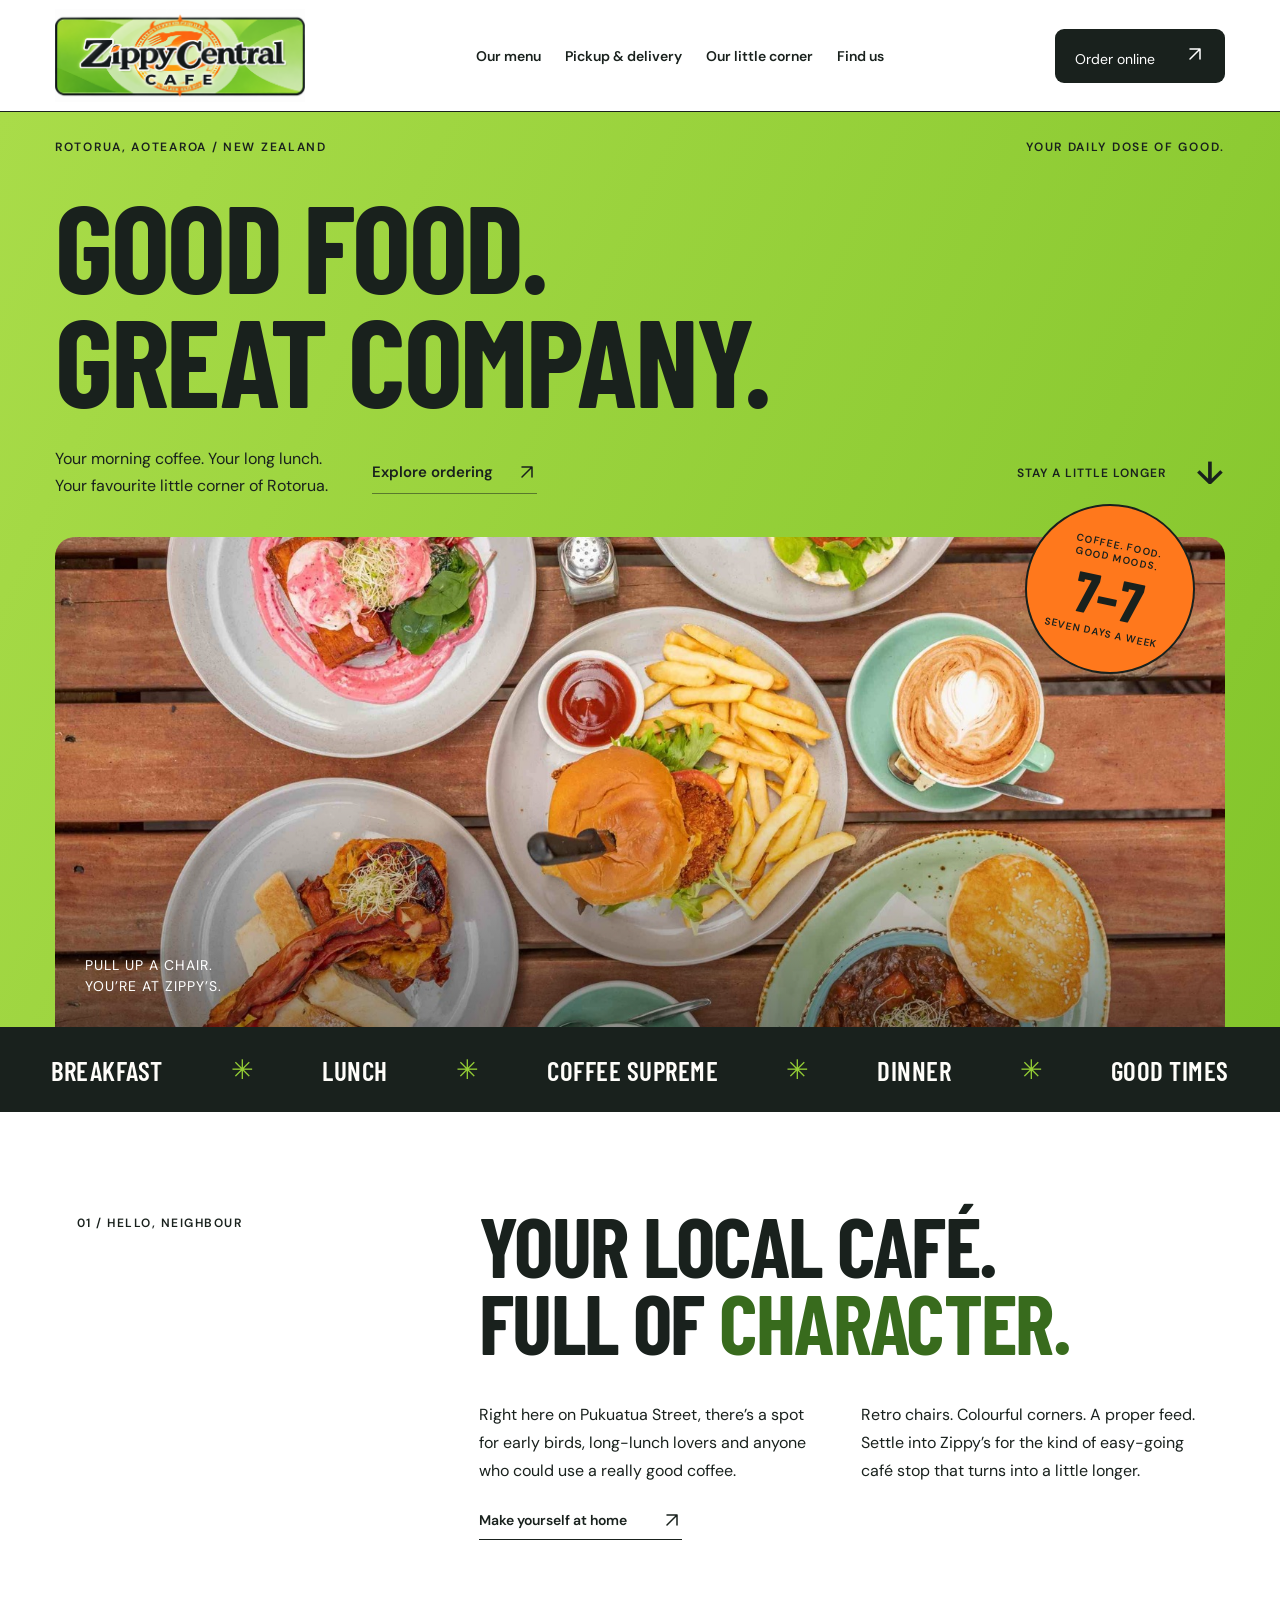
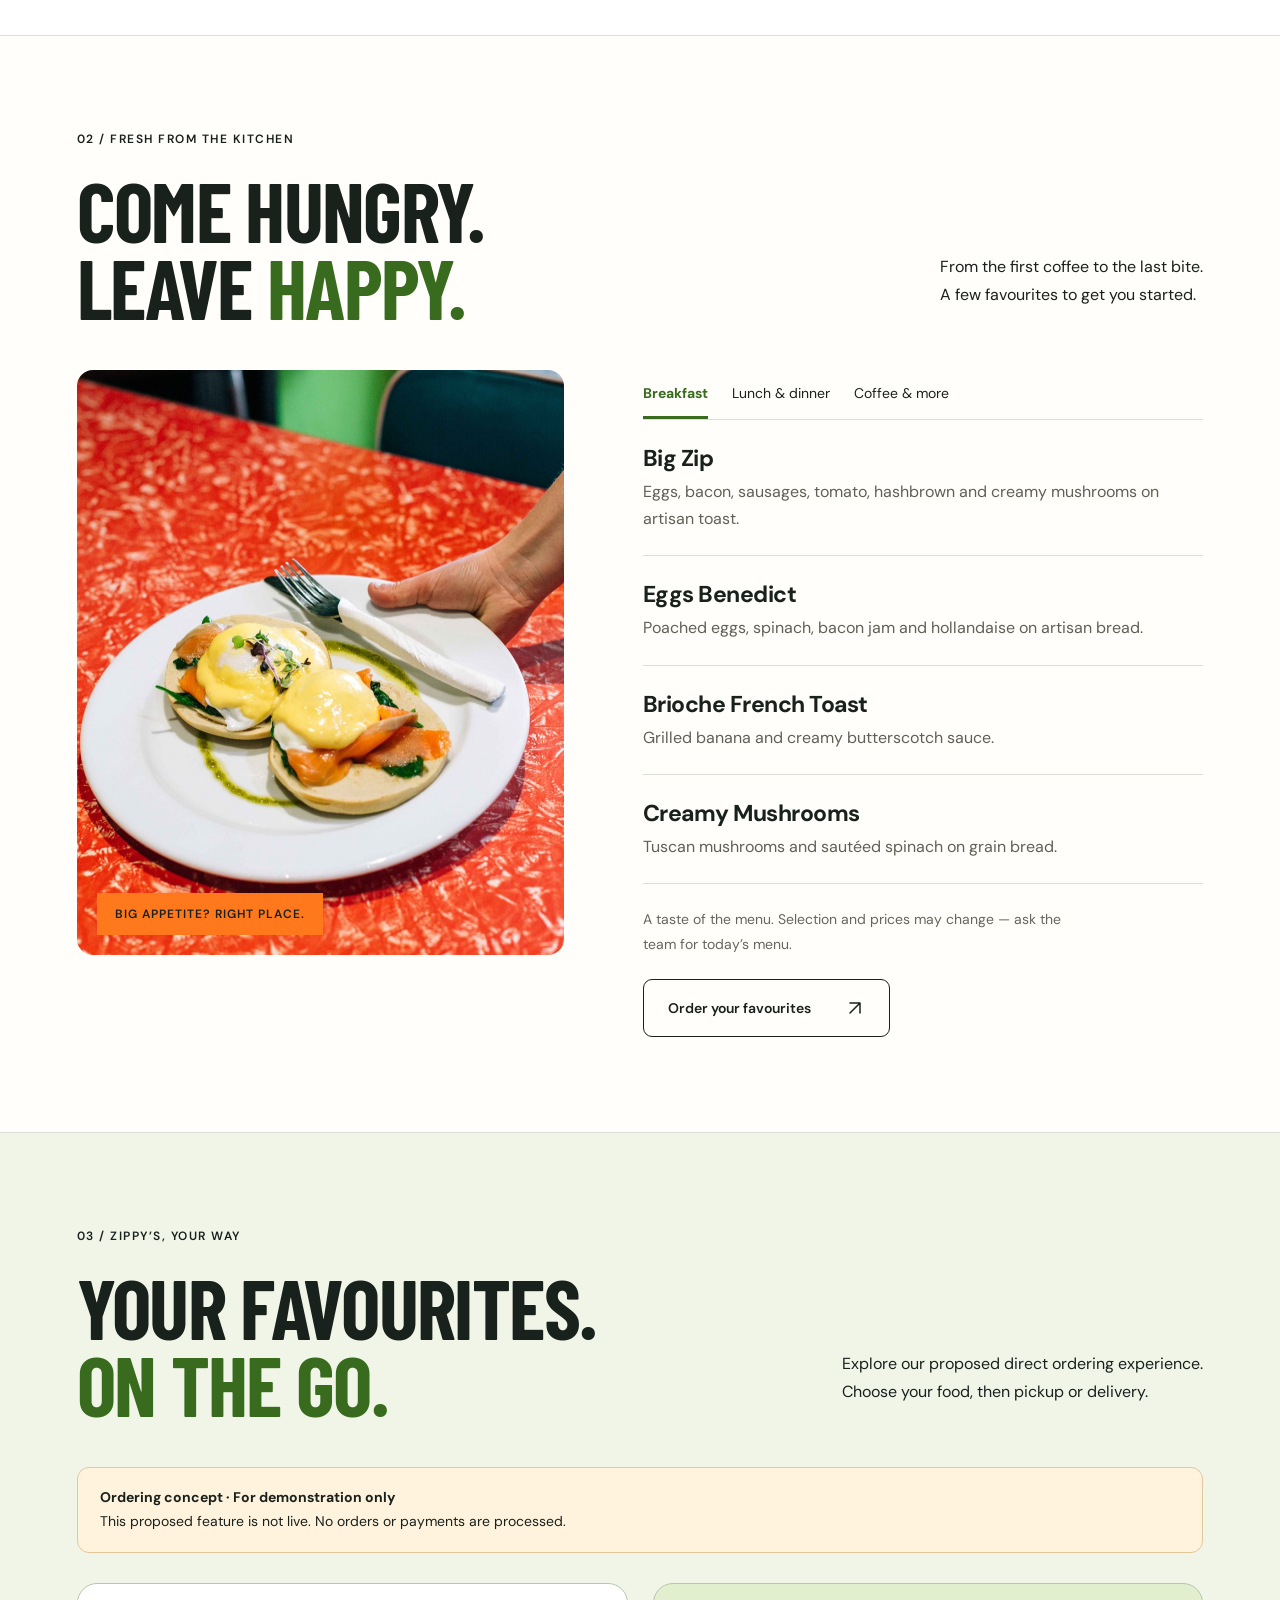
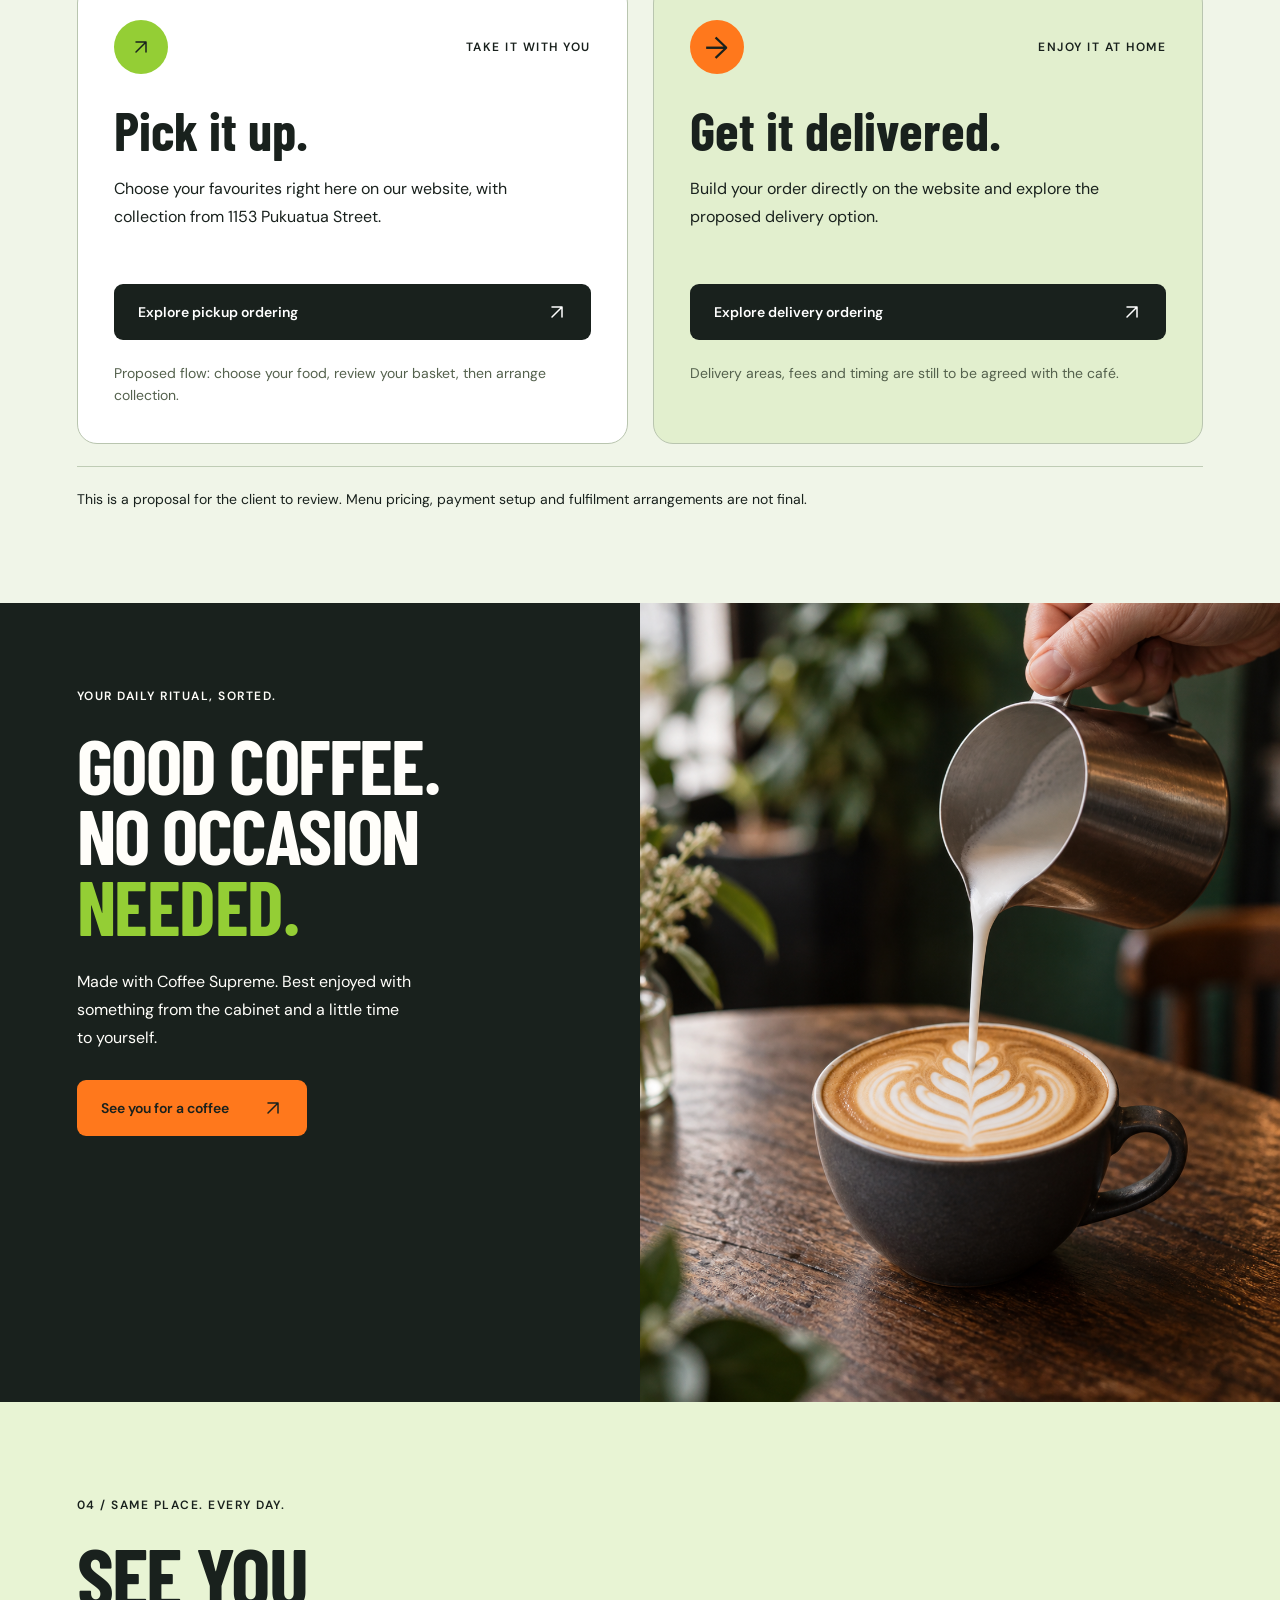
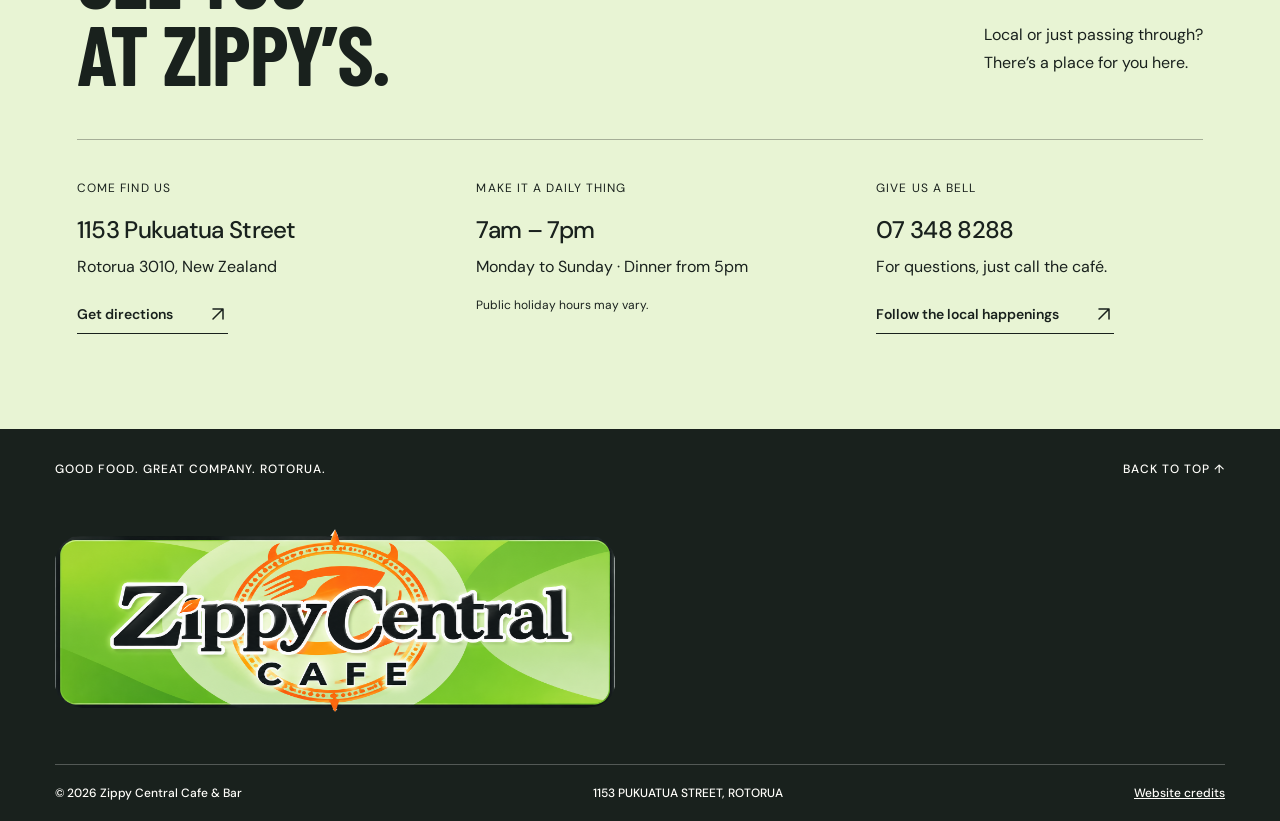
==== commit 7d29c1fa: "Replace desktop hero ordering button with understated text link" ====
--- a/index.html
+++ b/index.html
@@ -1,10 +1,10 @@
 <!doctype html>
-<html lang="en-NZ"><head><meta charset="UTF-8"><meta name="viewport" content="width=device-width, initial-scale=1"><meta name="theme-color" content="#93ce32"><title>Zippy Central Cafe & Bar — Your Rotorua local</title><meta name="description" content="Coffee Supreme, generous breakfasts and easy-going dinners. Find Zippy Central Cafe & Bar at 1153 Pukuatua Street, Rotorua. Open daily, 7am–7pm."><link rel="preconnect" href="https://fonts.googleapis.com"><link rel="preconnect" href="https://fonts.gstatic.com" crossorigin><link href="https://fonts.googleapis.com/css2?family=Barlow+Condensed:wght@600;700;800&family=DM+Sans:wght@400;500;600;700&display=swap" rel="stylesheet"><link rel="stylesheet" href="styles.css"><link rel="icon" href="favicon.svg" type="image/svg+xml"></head>
-<body><a class="skip" href="#main">Skip to content</a><header><a class="logo" href="#" aria-label="Zippy Central home"><img src="assets/zippy-logo.png" alt="Zippy Central Cafe" width="2066" height="761"></a><nav id="main-navigation" aria-label="Main navigation"><a href="#menu">Our menu</a><a href="#order">Pickup & delivery</a><a href="#story">Our little corner</a><a href="#visit">Find us</a></nav><a class="nav-cta" href="#order">Order online <span><svg class="arrow-icon" width="20" height="20" viewBox="0 0 24 24" fill="none" stroke="currentColor" stroke-width="1.8" stroke-linecap="round" stroke-linejoin="round" aria-hidden="true"><path d="M6 18 18 6M6 6h12v12"/></svg></span></a><button class="mobile-toggle" aria-label="Open navigation" aria-controls="main-navigation" aria-expanded="false"><span class="menu-label">Menu</span><span class="menu-glyph" aria-hidden="true"><span></span><span></span></span></button></header>
-<main id="main"><section class="hero"><div class="hero-top"><span>ROTORUA, AOTEAROA / NEW ZEALAND</span><span>YOUR DAILY DOSE OF GOOD.</span></div><h1>GOOD FOOD.<br><span>GREAT COMPANY.</span></h1><div class="hero-bottom"><p>Your morning coffee. Your long lunch.<br>Your favourite little corner of Rotorua.</p><a class="button dark" href="#order">Order pickup or delivery <span><svg class="arrow-icon" width="20" height="20" viewBox="0 0 24 24" fill="none" stroke="currentColor" stroke-width="1.8" stroke-linecap="round" stroke-linejoin="round" aria-hidden="true"><path d="M6 18 18 6M6 6h12v12"/></svg></span></a><a href="#story" class="scroll">STAY A LITTLE LONGER <span>↓</span></a></div><div class="hero-image"><img src="assets/hero.jpg" alt="A taste of Zippy Central Cafe in Rotorua" fetchpriority="high" width="1600" height="900"><div class="photo-label">PULL UP A CHAIR.<br>YOU’RE AT ZIPPY’S.</div><div class="roundel"><span>COFFEE. FOOD.<br>GOOD MOODS.</span><strong>7–7</strong><span>SEVEN DAYS A WEEK</span></div></div></section>
+<html lang="en-NZ"><head><meta charset="UTF-8"><meta name="viewport" content="width=device-width, initial-scale=1"><meta name="theme-color" content="#93ce32"><title>Zippy Central Cafe & Bar — Your Rotorua local</title><meta name="description" content="Coffee Supreme, generous breakfasts and easy-going dinners. Find Zippy Central Cafe & Bar at 1153 Pukuatua Street, Rotorua. Open daily, 7am–7pm."><link rel="preconnect" href="https://fonts.googleapis.com"><link rel="preconnect" href="https://fonts.gstatic.com" crossorigin><link href="https://fonts.googleapis.com/css2?family=Barlow+Condensed:wght@600;700;800&family=DM+Sans:wght@400;500;600;700&display=swap" rel="stylesheet"><link rel="stylesheet" href="styles.css?v=9"><link rel="icon" href="favicon.svg" type="image/svg+xml"></head>
+<body><a class="skip" href="#main">Skip to content</a><header><a class="logo" href="#" aria-label="Zippy Central home"><img src="assets/zippy-logo.png" alt="Zippy Central Cafe" width="2066" height="761"></a><nav id="main-navigation" aria-label="Main navigation"><a href="#menu">Our menu</a><a href="#order">Pickup & delivery</a><a href="#story">Our little corner</a><a href="#visit">Find us</a></nav><a class="nav-cta" href="#order">Order online <span><svg class="arrow-icon" width="20" height="20" viewBox="0 0 24 24" fill="none" stroke="currentColor" stroke-width="1.8" stroke-linecap="round" stroke-linejoin="round" aria-hidden="true"><path d="M6 18 18 6M6 6h12v12"/></svg></span></a><button class="mobile-toggle" aria-label="Open navigation" aria-controls="main-navigation" aria-expanded="false"><span class="menu-label">Menu</span><svg class="nav-menu-icon" width="24" height="24" viewBox="0 0 24 24" fill="none" stroke="currentColor" stroke-width="1.7" stroke-linecap="round" aria-hidden="true"><path class="nav-line-top" d="M4 6h16"/><path class="nav-line-middle" d="M4 12h16"/><path class="nav-line-bottom" d="M4 18h16"/></svg></button></header>
+<main id="main"><section class="hero"><div class="hero-top"><span>ROTORUA, AOTEAROA / NEW ZEALAND</span><span>YOUR DAILY DOSE OF GOOD.</span></div><h1>GOOD FOOD.<br><span>GREAT COMPANY.</span></h1><div class="hero-bottom"><p>Your morning coffee. Your long lunch.<br>Your favourite little corner of Rotorua.</p><a class="button dark hero-order-link" href="#order"><span class="hero-order-mobile">Order pickup or delivery</span><span class="hero-order-desktop">Explore ordering</span> <span><svg class="arrow-icon" width="20" height="20" viewBox="0 0 24 24" fill="none" stroke="currentColor" stroke-width="1.8" stroke-linecap="round" stroke-linejoin="round" aria-hidden="true"><path d="M6 18 18 6M6 6h12v12"/></svg></span></a><a href="#story" class="scroll">STAY A LITTLE LONGER <span>↓</span></a></div><div class="hero-image"><img src="assets/hero.jpg" alt="A taste of Zippy Central Cafe in Rotorua" fetchpriority="high" width="1600" height="900"><div class="photo-label">PULL UP A CHAIR.<br>YOU’RE AT ZIPPY’S.</div><div class="roundel"><span>COFFEE. FOOD.<br>GOOD MOODS.</span><strong>7–7</strong><span>SEVEN DAYS A WEEK</span></div></div></section>
 <div class="ticker" aria-label="Breakfast, lunch, coffee and dinner"><span>BREAKFAST</span><i>✳&#65038;</i><span>LUNCH</span><i>✳&#65038;</i><span>COFFEE SUPREME</span><i>✳&#65038;</i><span>DINNER</span><i>✳&#65038;</i><span>GOOD TIMES</span></div>
 <section class="intro section" id="story"><div class="eyebrow">01 / HELLO, NEIGHBOUR</div><div><h2>YOUR LOCAL CAFÉ.<br>FULL OF <em>CHARACTER.</em></h2><div class="intro-copy"><p>Right here on Pukuatua Street, there’s a spot for early birds, long-lunch lovers and anyone who could use a really good coffee.</p><p>Retro chairs. Colourful corners. A proper feed. Settle into Zippy’s for the kind of easy-going café stop that turns into a little longer.</p></div><a class="text-link" href="#visit">Make yourself at home <span><svg class="arrow-icon" width="20" height="20" viewBox="0 0 24 24" fill="none" stroke="currentColor" stroke-width="1.8" stroke-linecap="round" stroke-linejoin="round" aria-hidden="true"><path d="M6 18 18 6M6 6h12v12"/></svg></span></a></div></section>
 <section class="menu section" id="menu"><div class="section-heading"><div><div class="eyebrow">02 / FRESH FROM THE KITCHEN</div><h2>COME HUNGRY.<br>LEAVE <em>HAPPY.</em></h2></div><p>From the first coffee to the last bite.<br>A few favourites to get you started.</p></div><div class="menu-layout"><div class="menu-photo"><img src="assets/food.jpg" alt="Food served at Zippy Central Cafe" loading="lazy" width="800" height="1000"><span>BIG APPETITE? RIGHT PLACE.</span></div><div class="menu-content"><div class="tabs" role="tablist" aria-label="Explore food and drink"><button id="tab-breakfast" role="tab" aria-selected="true" aria-controls="menu-panel" data-category="breakfast">Breakfast</button><button id="tab-later" role="tab" aria-selected="false" aria-controls="menu-panel" data-category="later" tabindex="-1">Lunch & dinner</button><button id="tab-drinks" role="tab" aria-selected="false" aria-controls="menu-panel" data-category="drinks" tabindex="-1">Coffee & more</button></div><div id="menu-panel" role="tabpanel" aria-labelledby="tab-breakfast"></div><p class="menu-note">A taste of the menu. Selection and prices may change — ask the team for today’s menu.</p><a class="button outline" href="#order">Order your favourites <span><svg class="arrow-icon" width="20" height="20" viewBox="0 0 24 24" fill="none" stroke="currentColor" stroke-width="1.8" stroke-linecap="round" stroke-linejoin="round" aria-hidden="true"><path d="M6 18 18 6M6 6h12v12"/></svg></span></a></div></div></section>
 <section class="ordering section" id="order" aria-labelledby="order-title"><div class="section-heading"><div><div class="eyebrow">03 / ZIPPY’S, YOUR WAY</div><h2 id="order-title">YOUR FAVOURITES.<br><em>ON THE GO.</em></h2></div><p>Explore our proposed direct ordering experience.<br>Choose your food, then pickup or delivery.</p></div><p class="proposal-banner"><strong>Ordering concept · For demonstration only</strong><br>This proposed feature is not live. No orders or payments are processed.</p><div class="order-cards"><article class="order-card"><div class="order-card-top"><span class="order-icon" aria-hidden="true"><svg class="arrow-icon" width="20" height="20" viewBox="0 0 24 24" fill="none" stroke="currentColor" stroke-width="1.8" stroke-linecap="round" stroke-linejoin="round" aria-hidden="true"><path d="M6 18 18 6M6 6h12v12"/></svg></span><span class="order-tag">TAKE IT WITH YOU</span></div><h3>Pick it up.</h3><p>Choose your favourites right here on our website, with collection from 1153 Pukuatua Street.</p><a class="button dark" href="order.html?mode=pickup">Explore pickup ordering <span><svg class="arrow-icon" width="20" height="20" viewBox="0 0 24 24" fill="none" stroke="currentColor" stroke-width="1.8" stroke-linecap="round" stroke-linejoin="round" aria-hidden="true"><path d="M6 18 18 6M6 6h12v12"/></svg></span></a><p class="order-small">Proposed flow: choose your food, review your basket, then arrange collection.</p></article><article class="order-card delivery-card"><div class="order-card-top"><span class="order-icon" aria-hidden="true">→</span><span class="order-tag">ENJOY IT AT HOME</span></div><h3>Get it delivered.</h3><p>Build your order directly on the website and explore the proposed delivery option.</p><a class="button dark" href="order.html?mode=delivery">Explore delivery ordering <span><svg class="arrow-icon" width="20" height="20" viewBox="0 0 24 24" fill="none" stroke="currentColor" stroke-width="1.8" stroke-linecap="round" stroke-linejoin="round" aria-hidden="true"><path d="M6 18 18 6M6 6h12v12"/></svg></span></a><p class="order-small">Delivery areas, fees and timing are still to be agreed with the café.</p></article></div><div class="order-help">This is a proposal for the client to review. Menu pricing, payment setup and fulfilment arrangements are not final.</div></section><section class="coffee"><div class="coffee-copy"><div class="eyebrow">YOUR DAILY RITUAL, SORTED.</div><h2>GOOD COFFEE.<br>NO OCCASION<br><em>NEEDED.</em></h2><p>Made with Coffee Supreme. Best enjoyed with something from the cabinet and a little time to yourself.</p><a class="button orange" href="#visit">See you for a coffee <span><svg class="arrow-icon" width="20" height="20" viewBox="0 0 24 24" fill="none" stroke="currentColor" stroke-width="1.8" stroke-linecap="round" stroke-linejoin="round" aria-hidden="true"><path d="M6 18 18 6M6 6h12v12"/></svg></span></a></div><div class="coffee-image"><img src="assets/milk-pour.png" alt="Silky steamed milk pouring into espresso, forming latte art in a ceramic cup" loading="lazy" width="1024" height="1280"></div></section>
 <section class="visit section" id="visit"><div class="eyebrow">04 / SAME PLACE. EVERY DAY.</div><div class="visit-heading"><h2>SEE YOU<br>AT <em>ZIPPY’S.</em></h2><p>Local or just passing through?<br>There’s a place for you here.</p></div><div class="visit-grid"><div><span class="detail-label">COME FIND US</span><h3>1153 Pukuatua Street</h3><p>Rotorua 3010, New Zealand</p><a class="text-link" href="https://www.google.com/maps/search/?api=1&query=Zippy+Central+Cafe+1153+Pukuatua+Street+Rotorua" target="_blank" rel="noopener">Get directions <span><svg class="arrow-icon" width="20" height="20" viewBox="0 0 24 24" fill="none" stroke="currentColor" stroke-width="1.8" stroke-linecap="round" stroke-linejoin="round" aria-hidden="true"><path d="M6 18 18 6M6 6h12v12"/></svg></span></a></div><div><span class="detail-label">MAKE IT A DAILY THING</span><h3>7am – 7pm</h3><p>Monday to Sunday · Dinner from 5pm</p><p class="small">Public holiday hours may vary.</p></div><div><span class="detail-label">GIVE US A BELL</span><h3><a href="tel:+6473488288">07 348 8288</a></h3><p>For questions, just call the café.</p><a class="text-link" href="https://www.facebook.com/ZippyCentralCafe/" target="_blank" rel="noopener">Follow the local happenings <span><svg class="arrow-icon" width="20" height="20" viewBox="0 0 24 24" fill="none" stroke="currentColor" stroke-width="1.8" stroke-linecap="round" stroke-linejoin="round" aria-hidden="true"><path d="M6 18 18 6M6 6h12v12"/></svg></span></a></div></div></section></main>
-<footer><div class="footer-top"><span>GOOD FOOD. GREAT COMPANY. ROTORUA.</span><a href="#">BACK TO TOP ↑</a></div><a class="footer-brand" href="#" aria-label="Zippy Central home"><img src="assets/zippy-logo.png" alt="Zippy Central Cafe" width="2066" height="761" loading="lazy"></a><div class="footer-bottom"><span>© <span id="year">2026</span> Zippy Central Cafe & Bar</span><span>1153 PUKUATUA STREET, ROTORUA</span><a href="credits.html">Website credits</a></div></footer><a class="mobile-order" href="#order">Order online <span>Pickup & delivery <svg class="arrow-icon" width="20" height="20" viewBox="0 0 24 24" fill="none" stroke="currentColor" stroke-width="1.8" stroke-linecap="round" stroke-linejoin="round" aria-hidden="true"><path d="M6 18 18 6M6 6h12v12"/></svg></span></a><script src="script.js"></script></body></html>
+<footer><div class="footer-top"><span>GOOD FOOD. GREAT COMPANY. ROTORUA.</span><a href="#">BACK TO TOP ↑</a></div><a class="footer-brand" href="#" aria-label="Zippy Central home"><img src="assets/zippy-logo.png" alt="Zippy Central Cafe" width="2066" height="761" loading="lazy"></a><div class="footer-bottom"><span>© <span id="year">2026</span> Zippy Central Cafe & Bar</span><span>1153 PUKUATUA STREET, ROTORUA</span><a href="credits.html">Website credits</a></div></footer><a class="mobile-order" href="#order">Order online <span>Pickup & delivery <svg class="arrow-icon" width="20" height="20" viewBox="0 0 24 24" fill="none" stroke="currentColor" stroke-width="1.8" stroke-linecap="round" stroke-linejoin="round" aria-hidden="true"><path d="M6 18 18 6M6 6h12v12"/></svg></span></a><script src="script.js?v=8"></script></body></html>
--- a/styles.css
+++ b/styles.css
@@ -27,3 +27,29 @@
 @media(max-width:360px){.mobile-toggle{min-width:48px;padding:12px}.menu-label{display:none}.logo{max-width:72%}}
 @keyframes nav-reveal{from{opacity:0;transform:translateY(-6px)}to{opacity:1;transform:translateY(0)}}
 @media(prefers-reduced-motion:reduce){header nav.open{animation:none}}
+
+/* Minimal icon-only mobile menu control. */
+@media(max-width:600px){
+.mobile-toggle{width:48px;min-width:48px;height:48px;min-height:48px;padding:0;gap:0;border:1px solid #dde3d7;border-radius:50%;background:#fff;color:#19211d;box-shadow:none;flex-shrink:0}
+.mobile-toggle .menu-label{display:none}.mobile-toggle:hover{background:#edf4e4;border-color:#b7c99f}.mobile-toggle[aria-expanded=true]{background:#19211d;border-color:#19211d;color:#fff}
+.mobile-toggle .menu-glyph{width:20px;height:20px}.mobile-toggle .menu-glyph span{left:0;right:auto;width:20px;height:2px;border-radius:2px}.mobile-toggle .menu-glyph span:first-child{top:6px}.mobile-toggle .menu-glyph span:last-child{top:12px;width:20px}
+.mobile-toggle[aria-expanded=true] .menu-glyph span:first-child{top:9px;transform:rotate(45deg)}.mobile-toggle[aria-expanded=true] .menu-glyph span:last-child{top:9px;width:20px;transform:rotate(-45deg)}
+}
+
+/* Standard three-line navigation icon, with a quiet rounded-square target. */
+@media(max-width:600px){
+.mobile-toggle{border:0;border-radius:12px;background:#f1f4ed;width:48px;height:48px;min-width:48px;color:#19211d;box-shadow:none}
+.mobile-toggle:hover{background:#e5eddc}.mobile-toggle[aria-expanded=true]{background:#19211d;color:white}
+.nav-menu-icon{display:block;flex:none}.nav-menu-icon path{transform-origin:12px 12px;transition:transform .2s ease,opacity .15s ease}
+.mobile-toggle[aria-expanded=true] .nav-line-top{transform:translateY(6px) rotate(45deg);transform-origin:12px 6px}
+.mobile-toggle[aria-expanded=true] .nav-line-middle{opacity:0}
+.mobile-toggle[aria-expanded=true] .nav-line-bottom{transform:translateY(-6px) rotate(-45deg);transform-origin:12px 18px}
+}
+
+.hero-order-desktop{display:none!important}
+@media(min-width:601px){
+.hero-order-link{background:transparent;color:var(--ink);border:0;border-bottom:1px solid #19211d80;border-radius:0;padding:11px 0;gap:24px;font-size:15px;font-weight:600;box-shadow:none}
+.hero-order-link .hero-order-mobile{display:none}.hero-order-link .hero-order-desktop{display:inline!important}.hero-order-link:hover{transform:none;background:transparent;border-bottom-color:var(--ink)}.hero-order-link .arrow-icon{transition:transform .2s}.hero-order-link:hover .arrow-icon{transform:translate(2px,-2px)}
+}
+
+.hero-order-link .hero-order-mobile,.hero-order-link .hero-order-desktop{font-size:inherit}
